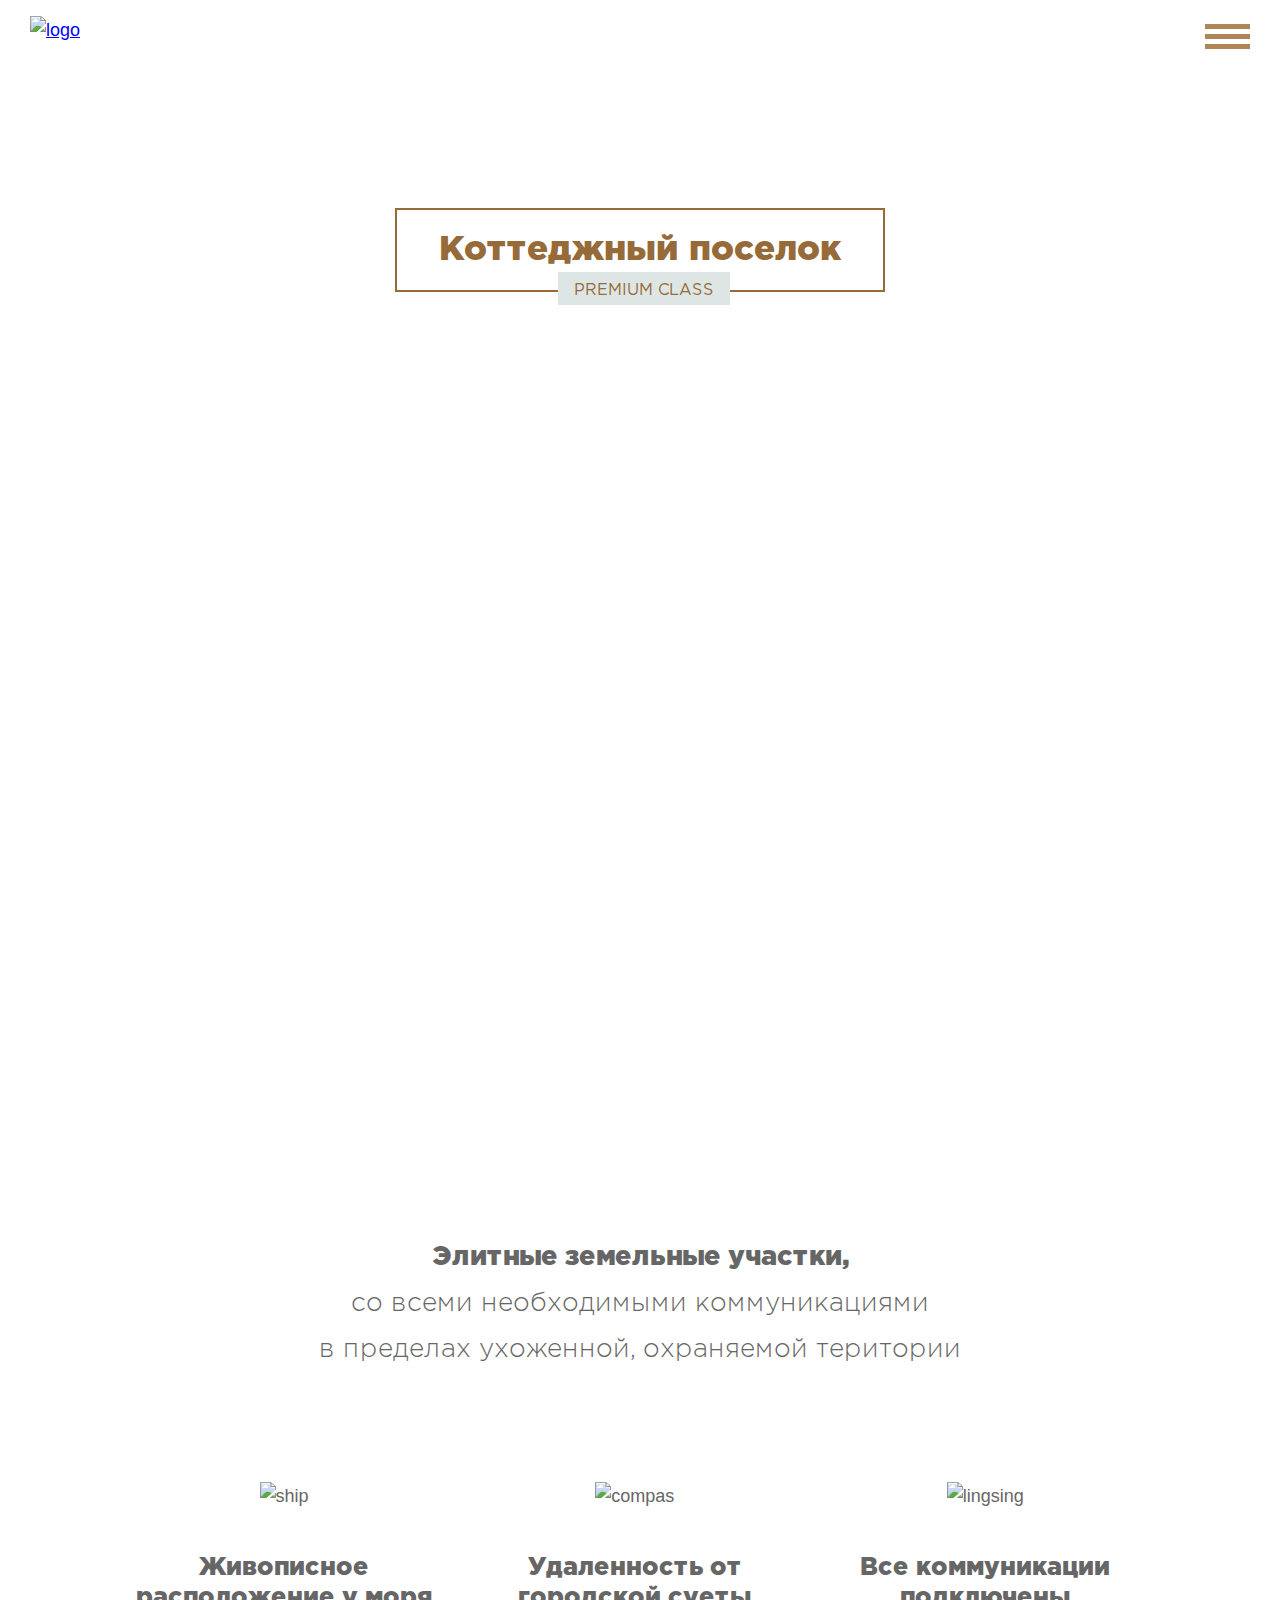
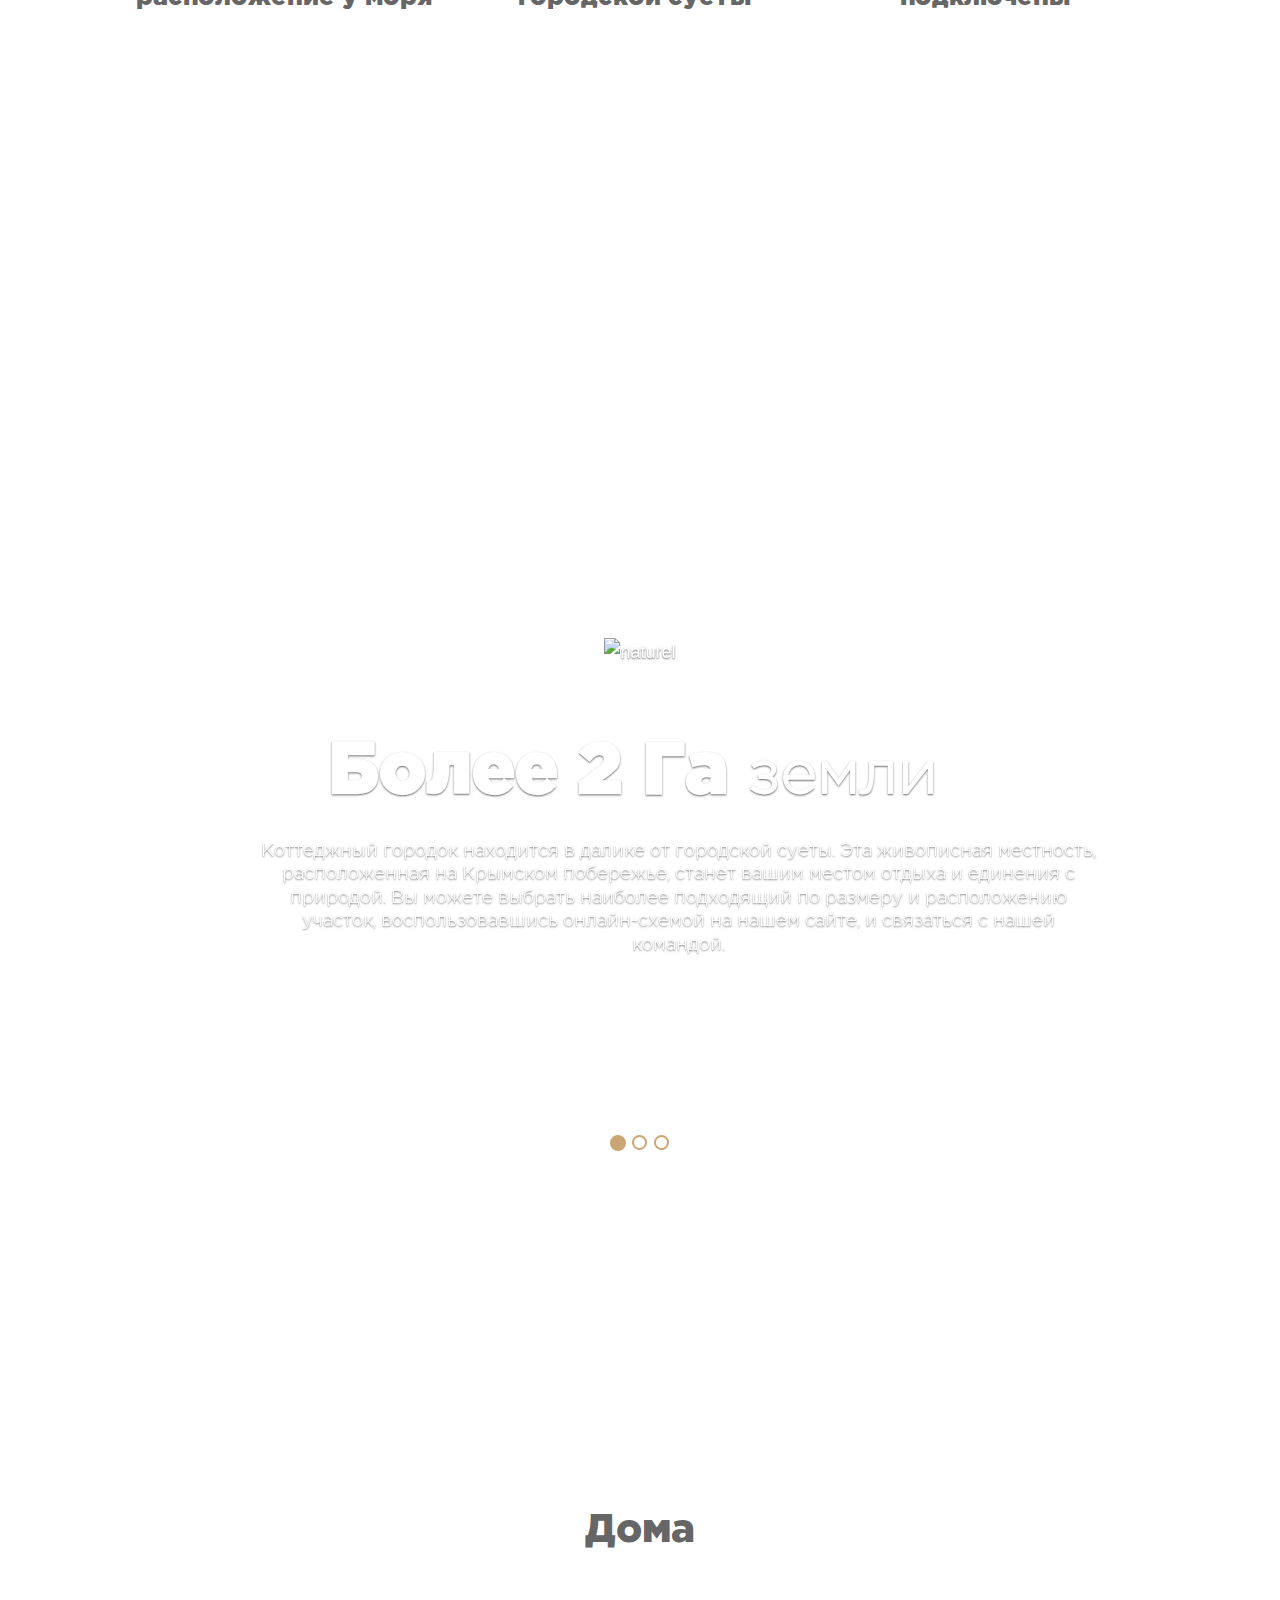
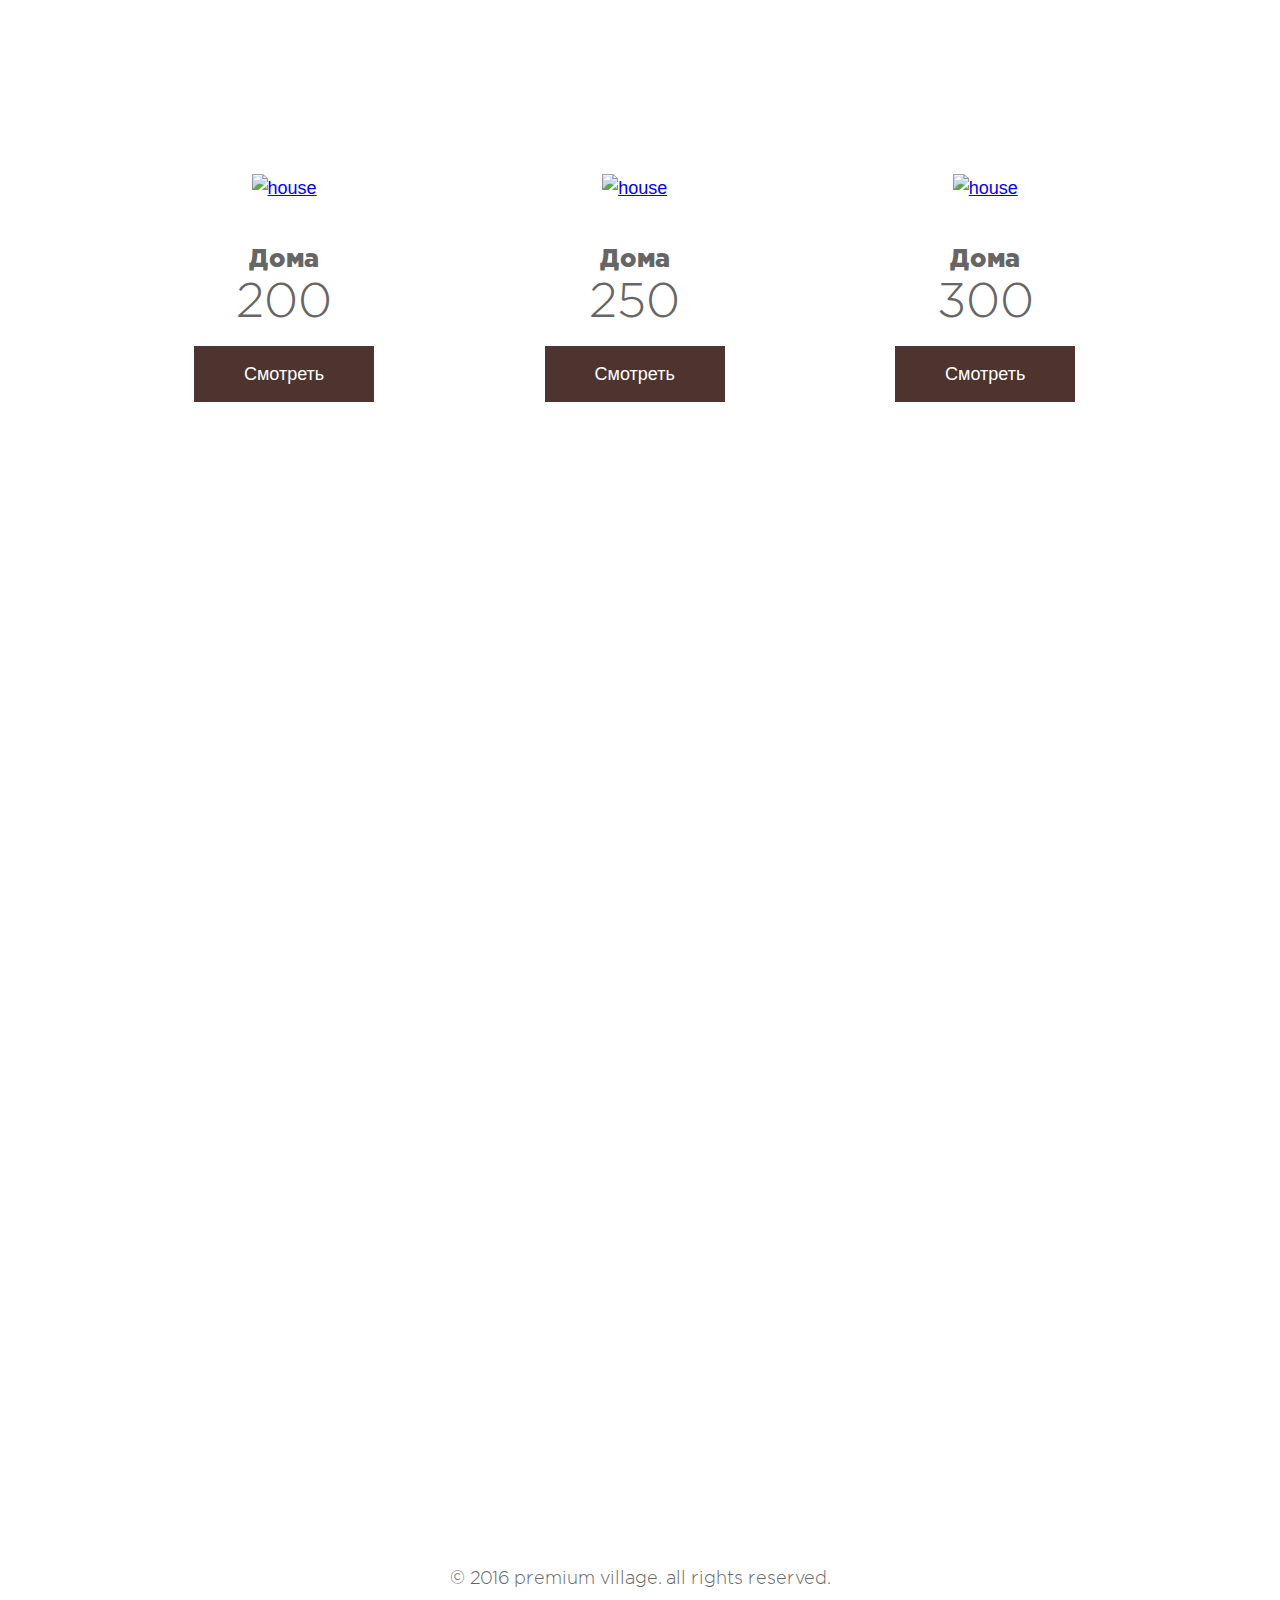
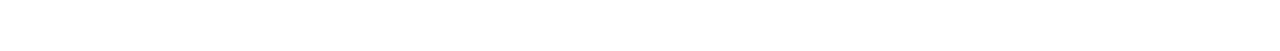
==== index.html @ 7dae693a "added basic" ====
<!DOCTYPE html>
<html lang="en">
<head>
	<meta charset="utf-8">
	<meta http-equiv="X-UA-Compatible" content="IE=edge">
	<meta name="viewport" content="width=device-width, initial-scale=1">
	<title>Main</title>
	<link href='https://fonts.googleapis.com/css?family=Open+Sans:700,400&subset=latin,cyrillic' rel='stylesheet' type='text/css'>
	<link href="css/bootstrap.min.css" rel="stylesheet">
	<link href="css/style.css" rel="stylesheet">
<!--[if lt IE 9]>
<script src="https://oss.maxcdn.com/html5shiv/3.7.2/html5shiv.min.js"></script>
<script src="https://oss.maxcdn.com/respond/1.4.2/respond.min.js"></script>
<![endif]-->
</head>
<body>
<div class="modal fade bs-example-modal-lg" tabindex="-1" role="dialog" aria-labelledby="myLargeModalLabel">
	<div class="modal-dialog modal-lg">
		<div class="modal-content1">
			<form action="" class="form1">
				<input type="text" placeholder="Ваше имя"/>
				<input type="email" placeholder="Ваша почта"/>
				<textarea name="message" cols="30" rows="10" placeholder="Сообщение"></textarea>
				<input type="submit" value="Отправить"/>
			</form>
		</div>
	</div>
</div>
<div class="wrapper">
	<div class="main">
		<nav>
			<div class="logo"><a href=""><img src="img/logo.png" alt="logo"/></a></div>
			<div class="menu">
				<input type="checkbox" id="hmt" class="hidden-menu-ticker">
				<label class="btn-menu" for="hmt">
					<span class="first"></span>
					<span class="second"></span>
					<span class="third"></span>
				</label>
				<ul class="hidden-menu">
					<li><a href="#">Главная</a></li>
					<li><a href="#">О проекте</a></li>
					<li><a href="#">Расположение</a></li>
					<li><a href="uchastki.html">Участки</a></li>
					<li><button type="button" data-toggle="modal" data-target=".bs-example-modal-lg">Связаться</button></li>
					<li><a href="#">Смотреть ГП <img src="img/icon-pdf.png" alt="pdf"/></a></li>
				</ul>
			</div>
		</nav>
		<section class="page1">
			<div class="wrap_sce1_1">
				<div class="sce1_1">
					<p>Коттеджный поселок<br/><span>premium class</span></p>
				</div>
			</div>
			<div class="sce1_2">
				<p>Ваш кусочек рая <br/><span>рядом с морем</span></p>
			</div>
			<div class="wrapp-btn-group">
				<div class="btn-group">
					<button type="button">Распроложение</button>
					<button type="button">Связаться</button>
				</div>
			</div>
		</section>
		<section class="page2">
			<div class="wrap_page2">
				<div class="page2_1">
					<p>
						Элитные земельные участки,<br/>
						<span>со всеми необходимыми коммуникациями <br/>
						в пределах ухоженной, охраняемой територии</span>
					</p>
					<div class="wrap_icon">
						<div class="page2_icon1"><img src="img/icon-ship.png" alt="ship"/><br/><p>Живописное <br/> расположение у моря</p></div>
						<div class="page2_icon2"><img src="img/icon-compas.png" alt="compas"/><br/><p>Удаленность от <br/>городской суеты</p></div>
						<div class="page2_icon3"><img src="img/icon-lingsing.png" alt="lingsing"/><br/><p>Все коммуникации <br/>подключены</p></div>
					</div>
				</div>
			</div>
		</section>
		<section class="page3">
			<div id="carousel-example-generic" class="carousel slide" data-ride="carousel">
				<!-- Indicators -->
				<ol class="carousel-indicators">
					<li data-target="#carousel-example-generic" data-slide-to="0" class="active"></li>
					<li data-target="#carousel-example-generic" data-slide-to="1"></li>
					<li data-target="#carousel-example-generic" data-slide-to="2"></li>
				</ol>

				<!-- Wrapper for slides -->
				<div class="carousel-inner" role="listbox">
					<div class="item active">
					<div class="bgslide" style="background-image: url(img/bg_sec3_1.jpg)"></div>
							<div class="carousel-caption">
							<img src="img/icon-naturel.png" alt="naturel"/>
							<h2>Более 2 Га <span> земли</span></h2>
							<p>Коттеджный городок  находится в далике от городской суеты. Эта живописная местность, расположенная на Крымском побережье, станет вашим местом отдыха и единения с природой.
								Вы можете выбрать наиболее подходящий по размеру и расположению участок, воспользовавшись онлайн-схемой на нашем сайте, и связаться с нашей командой.
							</p>
							<button type="button" class="">Смотреть ГП | </button>
						</div>
					</div>
					<div class="item">
						<div class="bgslide" style="background-image: url(img/bg_sec3_2.jpg)"></div>
						<div class="carousel-caption">
							<img src="img/icon-house.png" alt="house"/>
							<h2>29 <span> домов</span></h2>
							<p>Коттеджный городок  находится в далике от городской суеты. Эта живописная местность, расположенная на Крымском побережье, станет вашим местом отдыха и единения с природой.
								Вы можете выбрать наиболее подходящий по размеру и расположению участок, воспользовавшись онлайн-схемой на нашем сайте, и связаться с нашей командой.
							</p>
							<div class="wrapp-btn-group">
								<div class="btn-group">
									<button type="button" >Смотреть ГП  |  </button>
									<button type="button" class="house">Смотреть дома  |  </button>
								</div>
							</div>

						</div>
					</div>
					<div class="item">
						<div class="bgslide" style="background-image: url(img/bg_sec3_3.jpg)"></div>
						<div class="carousel-caption">
							<img src="img/icon-house2.png" alt="house"/>
							<h2>3 вида <span> участков</span></h2>
							<p>Коттеджный городок  находится в далике от городской суеты. Эта живописная местность, расположенная на Крымском побережье, станет вашим местом отдыха и единения с природой.
								Вы можете выбрать наиболее подходящий по размеру и расположению участок, воспользовавшись онлайн-схемой на нашем сайте, и связаться с нашей командой.
							</p>
							<button type="button" class="">Смотреть ГП | </button>
						</div>
					</div>
				</div>
			</div>
		</section>
		<section class="page4">
			<div class="wrap_page4">
				<div class="page4_1">
					<div class="page4_2">
						<p>Дома</p>
					</div>
					<div class="wrap_icon">
						<div class="page2_icon1"><a href="#"><img src="img/house1.png" onmouseover="this.src='img/house1hover.png';"onmouseout="this.src='img/house1.png';" alt="house"/></a><br/><p>Дома <br/><span> 200</span></p><br/><button type="button" class="btn_page4">Смотреть</button></div>
						<div class="page2_icon2"><a href="#"><img src="img/house2.png" onmouseover="this.src='img/house2hover.png';"onmouseout="this.src='img/house2.png';" alt="house"/></a><br/><p>Дома <br/><span>250</span></p><br/><button type="button" class="btn_page4">Смотреть</button></div>
						<div class="page2_icon3"><a href="#"><img src="img/house3.png" onmouseover="this.src='img/house3hover.png';"onmouseout="this.src='img/house3.png';" alt="house"/></a><br/><p>Дома <br/><span>300</span></p><br/><button type="button" class="btn_page4">Смотреть</button></div>
					</div>
				</div>
			</div>


		</section>
		<section class="page5"></section>
		<footer>
			<!--<div class="wrap_footer">-->
				<p>© 2016 premium village. all rights reserved.</p>
			<!--</div>-->
		</footer>
	</div>
</div>
	<script src="js/jquery-3.1.0.js"></script>
	<script src="js/bootstrap.min.js"></script>
<script src="js/js.js"></script>
</body>
</html>
---- css/style.css ----
@font-face {
	font-family: 'GothamPro';
	src: url(../fonts/gothampro.ttf);
}
@font-face {
	font-family: 'GothamProBlack';
	src: url(../fonts/gothamproblack.ttf);
}
@font-face {
	font-family: 'GothamProLight';
	src: url(../fonts/gothamprolight.ttf);
}
html { margin:0; padding:0;}
body { margin:0; padding:0; color:#666; font:normal 18px/28px Helvetice, Arial, sans-serif; background:#fff;}
.clear { clear:both;}
p { margin:0; padding:10px 0;}
a { color:#0000ff; text-decoration:underline;}
a:hover { color:#7777ff;}
a img { border:none;}
h1, h2, h3, h4, h5, h6 { margin:0; padding:0; font-weight:bold; color:#000;}
h1 { padding:40px 0 24px; line-height:1.4em;}
h2 { padding:0 0 12px;}
strong { font-weight:bold;}
em { font-style:italic;}
img{max-width: 100%; height: auto;}

/*------Start Nav-------*/
nav{
	width: 100%;
	height: 70px;
	margin: 0 auto;
	position: fixed;
	top: 0;
	z-index: 1;
	background: #fff;
	padding: 15px 30px;
}
.logo{
	float: left;
}
.menu{
	float: right;
}

.hidden-menu {
	display: block;
	position: fixed;
	list-style:none;
	padding: 10px;
	margin: 0;
	box-sizing: border-box;
	width: 100%;
	background-color: rgba(0, 0, 0, 0.67);
	height: 100%;
	top: 70px;
	right: -100%;
	transition: right .3s;
	z-index: 2;
	-webkit-transform: translateZ(0);
	-webkit-backface-visibility: hidden;
}
.hidden-menu-ticker {
	display: none;
}
.btn-menu {
	color: #fff;
	background-color: #fff;
	cursor: pointer;
	transition: left .23s;
	z-index: 3;
	width: 45px;
	-webkit-transform: translateZ(0);
	-webkit-backface-visibility: hidden;
	right: 47px;
	height: 6px;
}
.btn-menu span {
	display: block;
	height: 5px;
	background-color: #af8655;
	margin: 5px 0 0;
	transition: all .1s linear .23s;
	position: relative;
}
.btn-menu span.first {
	margin-top: 0;
}
.hidden-menu-ticker:checked ~ .btn-menu {
	right: 47px;
}
.hidden-menu-ticker:checked ~ .hidden-menu {
	right: 0;
}
.hidden-menu-ticker:checked ~ .btn-menu span.first {
	-webkit-transform: rotate(45deg);
	top: 10px;
}
.hidden-menu-ticker:checked ~ .btn-menu span.second {
	opacity: 0;
}
.hidden-menu-ticker:checked ~ .btn-menu span.third {
	-webkit-transform: rotate(-45deg);
	top: -10px;
}
.hidden-menu li{
	list-style: none;
	line-height: 2;
	border-bottom: 1px solid #5b413c;
	width: 50%;
	margin: 0 auto;
	text-align: center;
}
.hidden-menu li:hover{
	border-bottom: 1px solid #966a39;
}
.hidden-menu li a{
	color: #FFFFFF;
	font-size: 30px;
	text-decoration: none;
	font-family: 'GothamProBlack';
	font-size: 30px;
}
.hidden-menu li:last-child a{
	font-family: 'GothamProLight';
	font-size: 20px;
}
.hidden-menu button {
	background: none;
	border: none;
	color: #FFFFFF;
	font-size: 30px;
	text-decoration: none;
	font-family: 'GothamProBlack';
	font-size: 30px
}
form.form1 {
	width: 100%;
	margin: auto;
	text-align: center;
}
input[type="text"], input[type="email"] {
	margin: 10px;
	width: 50%;
	padding: 20px;
	font-family: 'GothamProLight';
	font-size: 18px;
	background: none;
}
textarea {
	width: 50%;
	padding: 20px;
	font-family: 'GothamProLight';
	font-size: 18px;
	background: none;
}
input[type="submit"]{
	background: none;
	border: 1px solid #fff;
	height: 50px;
	width: 50%;
	color: #fff;
	outline: none;
	font-family: 'GothamProLight';
	font-size: 18px;
}
/*------End Nav-------*/
/*------Start Section1-------*/
.page1{
	width: 100%;
	height: 1070px;
	background: url('../img/sec1.jpg') no-repeat center;
	background-size: cover;
	position: relative;
}
.wrap_sce1_1{
	display: flex;
	height: 500px;
	margin-bottom: -34px;
}
.sce1_1{
	outline: 2px solid #966a39;
	margin: auto;
	padding: 16px 42px;
}
section.page1 p{
	font-family: 'GothamProBlack';
	font-size: 35px;
	color: #966a39;
	text-align: center;
}
section.page1 .sce1_2 p{
	font-family: 'GothamProBlack';
	font-size: 72px;
	color: #fff;
	text-align: center;
	line-height: 1;
	padding-left: 25px;
}
section.page1 .sce1_2 p span{
	font-family: 'GothamProLight';
	font-size: 72px;
	color: #fff;
	text-align: center;
	text-transform: none;
	background: none;
	padding: 0;
	position: static;
	margin: 0;
	padding-right: 20px;
	line-height: 1.5;
}
section.page1 p span {
	text-transform: uppercase;
	font-family: 'GothamPro';
	font-size: 16px;
	background: #dee6e5;
	padding: 5px 16px 0 16px;
	position: absolute;
	margin-left: -82px;
	margin-top: 8px;
}
.wrapp-btn-group{
	display: flex;
}
.wrapp-btn-group:before{
	content: '';
	display: inline-block;
	height: 100%;
	vertical-align: middle;
}
.btn-group{
	margin: 32px auto;
	text-align: center
}
.btn-group button{
	background: none;
	border: 1px solid #fff;
	height: 80px;
	width: 260px;
	color: #fff;
	outline: none;
	margin: 15px;
	font-size: 20px;
	font-family: 'GothamProLight';
}
.btn-group button:hover{
	background: #cba675;
}
/*------End Section1-------*/
.wrap_page2, .wrap_page3, .wrap_page4, .wrap_page6{
	display: flex;
	height: 100%;
}
/*------Start Section2-------*/
.page2{
	width: 100%;
	height: 801px;
	background: url('../img/sec2.jpg') no-repeat center;
	background-size: cover;
	position: relative;
}
.page2_1, .page4_1{
	width: 100%;
	margin: 155px auto;
	text-align: center;
}
.page2_1 p{
	height: 90px;
	font-family: 'GothamProBlack';
	font-size: 27px;
	line-height: 1.7;
}
.page2_1 p span{
	height: 150px;
	font-family: 'GothamProLight';
	font-size: 26px;
}
.page2_icon1 p, .page2_icon2 p, .page2_icon3 p{
	font-family: 'GothamProLight';
	font-size: 18px;
}
.page2_icon1 img, .page2_icon2 img, .page2_icon3 img {
	margin-bottom: 15px;
}
.wrap_icon {
	width: 83%;
	margin: 167px auto;
}
.page6_1 .wrap_icon {
	/*width: 76%;*/
	margin: 75px auto;
}
.page2_icon1, .page2_icon2, .page2_icon3 {
	width: 33%;
	margin: auto;
	float: left;
}
/*------End Section2-------*/
/*------Start Section3-------*/
.page3{
	width: 100%;
	height: 1081px;
	background: url('../img/sec3.jpg') no-repeat center;
	background-size: cover;
	position: relative;
}
.page3 h2{
	font-family: 'GothamProBlack';
	font-size: 72px;
	color: #fff;
	line-height: 0.3;
	padding: 4px 14px 44px 0;
}
.page3 h2 span{
	font-family: 'GothamProLight';
	font-size: 62px;
	color: #fff;
}
.page3 p{
	font-family: 'GothamProLight';
	font-size: 18px;
	color: #fff;
	height: 160px;
	line-height: 1.3;
	width: 110%;
}
.page3 .item{
	min-height: 1080px;
}
.carousel-caption img {
	width: 45%;
	margin: 92px;
}
.page3 .bgslide{
	position: absolute;
	top: 0;
	left: 0;
	height: 100%;
	width: 100%;
	background-size: cover;
	background-position: center center;
}
.page3 button{
	background: none;
	border: 1px solid #fff;
	height: 75px;
	width: 256px;
	color: #fff;
	outline: none;
	margin-bottom: 16px;
	padding: 22px;
	background-image: url('../img/icon-pdf.png');
	background-repeat: no-repeat;
	background-position: 200px;
	font-family: 'GothamProLight';
	font-size: 21px;
	text-align: left;
}
button.house{
	background-image: url('../img/icon-house3.png');
	background-repeat: no-repeat;
	background-position: 200px;
}
button:hover .house{
	background: #cba675;
	background-image: url('../img/icon-house3.png');
	background-repeat: no-repeat;
	background-position: 200px;
}
.page3 button:hover{
	background: #cba675;
	background-image: url('../img/icon-pdf.png');
	background-repeat: no-repeat;
	background-position: 200px;
}
/*------End Section3-------*/
/*------Start Section4-------*/
.page4{
	width: 100%;
	height: 950px;
	background: url('../img/sec4.jpg') no-repeat center;
	background-size: cover;
	position: relative;
}
.btn_page4{
	background: #4e342f;
	border: none;
	color: #fff;
	color: #fff;
	width: 180px;
	height: 56px;
}
.page4_2 p{
	font-family: 'GothamProBlack';
	font-size: 40px;
	height: 100px;
}
.page2_icon1 p, .page2_icon2 p, .page2_icon3 p{
	font-family: 'GothamProBlack';
	font-size: 25px;
	line-height: 1;
}
.page2_icon1 p span, .page2_icon2 p span, .page2_icon3 p span{
	font-family: 'GothamProLight';
	font-size: 48px;
	font-weight: 100;
}
.btn_page4:hover{
	background: #cba675;
}
/*------End Section4-------*/
/*------Start Section5-------*/
.page5{
	width: 100%;
	height: 804px;
	background: url('../img/sec5.jpg') no-repeat center;
	background-size: cover;
	position: relative;
}
/*------End Section5-------*/
/*------Start Section6-------*/
.page6{
	width: 100%;
	height: 1123px;
	background: url('../img/sec6.jpg') no-repeat center;
	background-size: cover;
	position: relative;
}
.btn_page6{
	background: #4e342f;
	border: none;
	color: #fff;
	color: #fff;
	width: 180px;
	height: 56px;
}
.page6_2 p{
	font-family: 'GothamProBlack';
	font-size: 40px;
	height: 150px;
}
.page2_icon1 p, .page2_icon2 p, .page2_icon3 p{
	font-family: 'GothamProBlack';
	font-size: 25px;
	line-height: 1.2;
	padding-top: 28px;
	margin-bottom: -25px;
}
.page2_icon1 p span, .page2_icon2 p span, .page2_icon3 p span{
	font-family: 'GothamProLight';
	font-size: 48px;
	font-weight: 100;
}
.btn_page6:hover{
	background: #cba675;
}
.page6_2 {
	width: 50%;
	margin: 0 auto;
}
.page6_1 {
	margin-top: 200px;
	width: 100%;
	text-align: center;
}
.page6_1 .page6_2 p{
	font-family: 'GothamProLight';
	font-size: 40px;
	line-height: 1.9;
}
.page6_1 .page6_2  span{
	width: 70%;
	font-family: 'GothamProLight';
	font-size: 16px;
}
/*------End Section6-------*/
/*------Start Section7-------*/
.block1, .block2{
	width: 100%;
	display: flex;
	position: relative;
}
.block_1_1, .block_2_1{
	float: left;
}
.block_1_1, .block_1_2{
	width: 50%;
}
.block_1_2{
	background: #f5f5f5;
	font-family: 'GothamProLight';
	font-size: 14px;
	float: right;
	padding: 20px 60px 0 40px;
}
.btn_page7{
	width: 320px;
	height: 90px;
	font-family: 'GothamProLight';
	font-size: 16px;
	background: #fafafa;
	background-image: url("../img/icon-people.png");
	background-position: 20px;
	background-repeat: no-repeat;
	outline: none;
	border: 1px solid;
	padding-left: 70px;
}
.block_2_1{
	position: relative;
}
.block_2_1 a{
	position: absolute;
	bottom: 5%;
}
.wrap_block2 {
	display: flex;
	width: 50%;
}
.btn_block2 {
	margin: auto;
}
button.btn_page7_1 {
	color: #000;
	border: none;
	background: none;
}
.title {
	position: absolute;
	background: #4e342e;
	right: 0;
	top: 0;
	width: 60%;
	text-align: left;
	padding-left: 30px;
	color: #fff;
	height: 50px;
	padding: 10px;
}
.title2 {
	position: absolute;
	background: #4e342e;
	left: 0;
	top: 0;
	width: 60%;
	text-align: right;
	padding-right: 30px;
	color: #fff;
	height: 50px;
	padding: 10px;
}
/*------End Section7-------*/
/*------Start footer-------*/
footer {
	display: flex;
	width: 100%;
	height: 145px;
}
footer p{
	font-family: 'GothamProLight';
	margin: auto;
	text-align: center;
}
/*------End footer-------*/


/* Large Devices, Wide Screens */
@media only screen and (max-width : 1200px) {
	.block_1_1, .block_1_2, .block_2_1, .block_2_2, .block1, .block2{
		width: 100%;
		margin: 0 auto;
		display: initial;
		position: relative;
	}
	.block_1_2 p{

		font-size: 11px;
	}
	.block_1_1, .block_2_1, .block_2_2{
		text-align: center;
	}
	.block_2_1{
		max-width: 100% !important;
		float: left;
	}
}
@media only screen and (max-width : 1024px) {
.block1, .block2{
	display: initial;
}
	.block_1_2 p {
		font-size: 15px;
		margin-top: 30px;
	}
	.block_1_1 {
		width: 100%;
	}
	.page6_2 img{
		width: 50%;
	}
	.btn_page7{
		width: 100%;
		height: 50px;
		background-image: none;
		font-size: 15px;
		padding: 0;
	}
	.page2_icon1 p, .page2_icon2 p, .page2_icon3 p{
		font-size: 15px;
	}
	.btn_page4{
		width: 120px;
		height: 35px;
	}
}
/* Medium Devices, Desktops */
@media only screen and (max-width : 992px) {
	
}

/* Small Devices, Tablets */
@media only screen and (max-width : 640px) {
	.wrap_icon {
		width: 100%;
		margin: 167px auto;
	}
	.page3 button{
		margin-bottom: 135px;
	}
	.page3 p{
		height: 300px;
	}
	.page3 h2{
		font-size: 42px;
	}
	.page3 h2 span{
		font-size: 32px;
	}
	.btn-group {
		margin: 0 auto;
		text-align: center;
	}
	.page3 button{
		margin-bottom: 0;
	}
	.carousel-caption{
		height: 100%;
	}
}

/* Extra Small Devices, Phones */
@media only screen and (max-width : 510px) {
	.btn-group button{
		height: 75px;
		width: 100%;
	}
	section.page1 .sce1_2 p{
		font-size: 42px;
	}
	section.page1 .sce1_2 p span{
		font-size: 42px;
	}
	.page2_icon1, .page2_icon2, .page2_icon3{
		float: none;
		margin: 30px auto;
	}
	.page2_icon1, .page2_icon2, .page2_icon3 {
		/*width: 23%;*/
	}
	.page2_icon1 p, .page2_icon2 p, .page2_icon3 p{
		padding-top: 0;
	}
	.page2_1, .page4_1{
		margin: 45px auto;
	}
  .page2_icon1 img, .page2_icon2 img, .page2_icon3 img{
	  width: 50%;
  }
	.page3 h2 {
		font-size: 32px;
	}
  .wrapp-btn-group .btn-group button{
	  text-align: center;
  }
	.wrapp-btn-group .btn-group button, .wrapp-btn-group .btn-group button:hover{
		background-position: 260px;
	}
	.page4 .wrap_icon {
		width: 100%;
		margin: 70px auto;
	}
  .page4 img{
	  width: 100%;
  }
	.page6_1 {
		margin-top: 90px;
		width: 100%;
		text-align: center;
	}
	.wrap_page6 .wrap_icon .page6_1 img{
		width: 100%;
	}
	.page6_1 .wrap_icon {
		 width: 76%;
		margin: 0 auto;
	}
	.page6_1 .wrap_icon .page2_icon1 img, .page6_1 .wrap_icon .page2_icon2 img, .page6_1 .wrap_icon .page2_icon3 img{
		width: 100%;
	}
	.page6_1 .wrap_icon .page2_icon1 span, .page6_1 .wrap_icon .page2_icon2 span, .page6_1 .wrap_icon .page2_icon3 span{
		font-size: 18px;
	}
	.page6_1 .page6_2 p {
		font-family: 'GothamProLight';
		font-size: 30px;
		line-height: 1.9;
		height: 70px;
	}
}
@media screen and (min-width: 768px){

	.carousel-caption {
		right: 20%;
		left: 20%;
		margin: 220px auto;
	}
	.carousel-indicators {
		bottom: 182px;
	}
}
@media screen and (max-width: 440px){
	section.page1 p{
		font-size: 25px;
	}
	section.page1 .sce1_2 p {
		font-size: 32px;
	}
	section.page1 .sce1_2 p span {
		font-size: 32px;
	}
	.wrapp-btn-group {
		display: block;
	}
	.wrap_icon {
		margin: 217px auto;
	}
	.page3 h2 {
		font-size: 22px;
	}
	.page3 h2 span {
		font-size: 22px;
	}
	.wrapp-btn-group .btn-group button, .wrapp-btn-group .btn-group button:hover {
		background-position: 220px;
	}
	.btn_page4 {
		width: 100%;
		height: 35px;
	}
}
@media screen and (max-width: 415px){
	.page1 .wrapp-btn-group .btn-group button, .page1 .wrapp-btn-group .btn-group button:hover {
		height: 75px;
		width: 70%;
	}
	.carousel-caption .wrapp-btn-group .btn-group button, .wrapp-btn-group .btn-group button:hover {
		background-position: 220px;
		background-size: 25px;
		width: 100%;
	}
	.page3 p{
		font-size: 15px;
	}
	.page6_2 img {
		width: 30%;
	}
	.page6_1 .page6_2 p {
		font-family: 'GothamProLight';
		font-size: 20px;
		line-height: 1.9;
		height: 70px;
	}
	.page6_1 .page6_2 span {
		width: 70%;
		font-family: 'GothamProLight';
		font-size: 10px;
	}
	.page6_1 .btn_page4 {
		width: 80%;
		height: 35px;
		font-size: 10px;
	}
	button.btn_page7_1 {
		color: #000;
		border: none;
		background: none;
		width: 100%;
		font-size: 10px;
	}
	button.btn_page7_1 img{
		width: 10%;
	}
}
@media screen and (max-width: 300px){
	.page2_1 p span{
		font-size: 15px;
}
	.logo {
		float: none;
		text-align: center;
	}
	.menu {
		float: none;
		text-align: center;
	}
	nav{
		height: 100px;
	}
	.hidden-menu{
		top: 100px;
	}
	.hidden-menu li a, .hidden-menu button, .hidden-menu li:last-child a{
		font-size: 16px;
	}
	.page2_1 p{
		font-size: 20px;
	}
	.page2_icon1, .page2_icon2, .page2_icon3 {
		width: 40%;
	}
	.carousel-caption img {
		width: 45%;
		margin: 92px 0;
	}
	.page3 h2 {
		font-size: 20px;
	}
	.page3 p {
		font-size: 12px;
	}
	.page3 button{
		height: 70px;
		width: 150px;
		font-size: 10px;
		background-position: 100px;
		background-size: 20px;
	}
	.page3 button:hover {
		background: #cba675 url('../img/icon-pdf.png')no-repeat;
		background-position: 100px;
		background-size: 20px;
	}
  .page2_icon1 p{
	  font-size: 15px;
  }

}
.resize{
	max-width: 1900px;
}
.slide_wrapper{
	max-width: 100%;
	float: left;

}
.block_2_1{
	max-width: 50%;
	float: left;
}
#lightSlider{
	width: 500px;
}
.resize .block_2_2{
	max-width:50% !important;
}
.lSPager .lSGallery{
	margin-top: -145px;
}
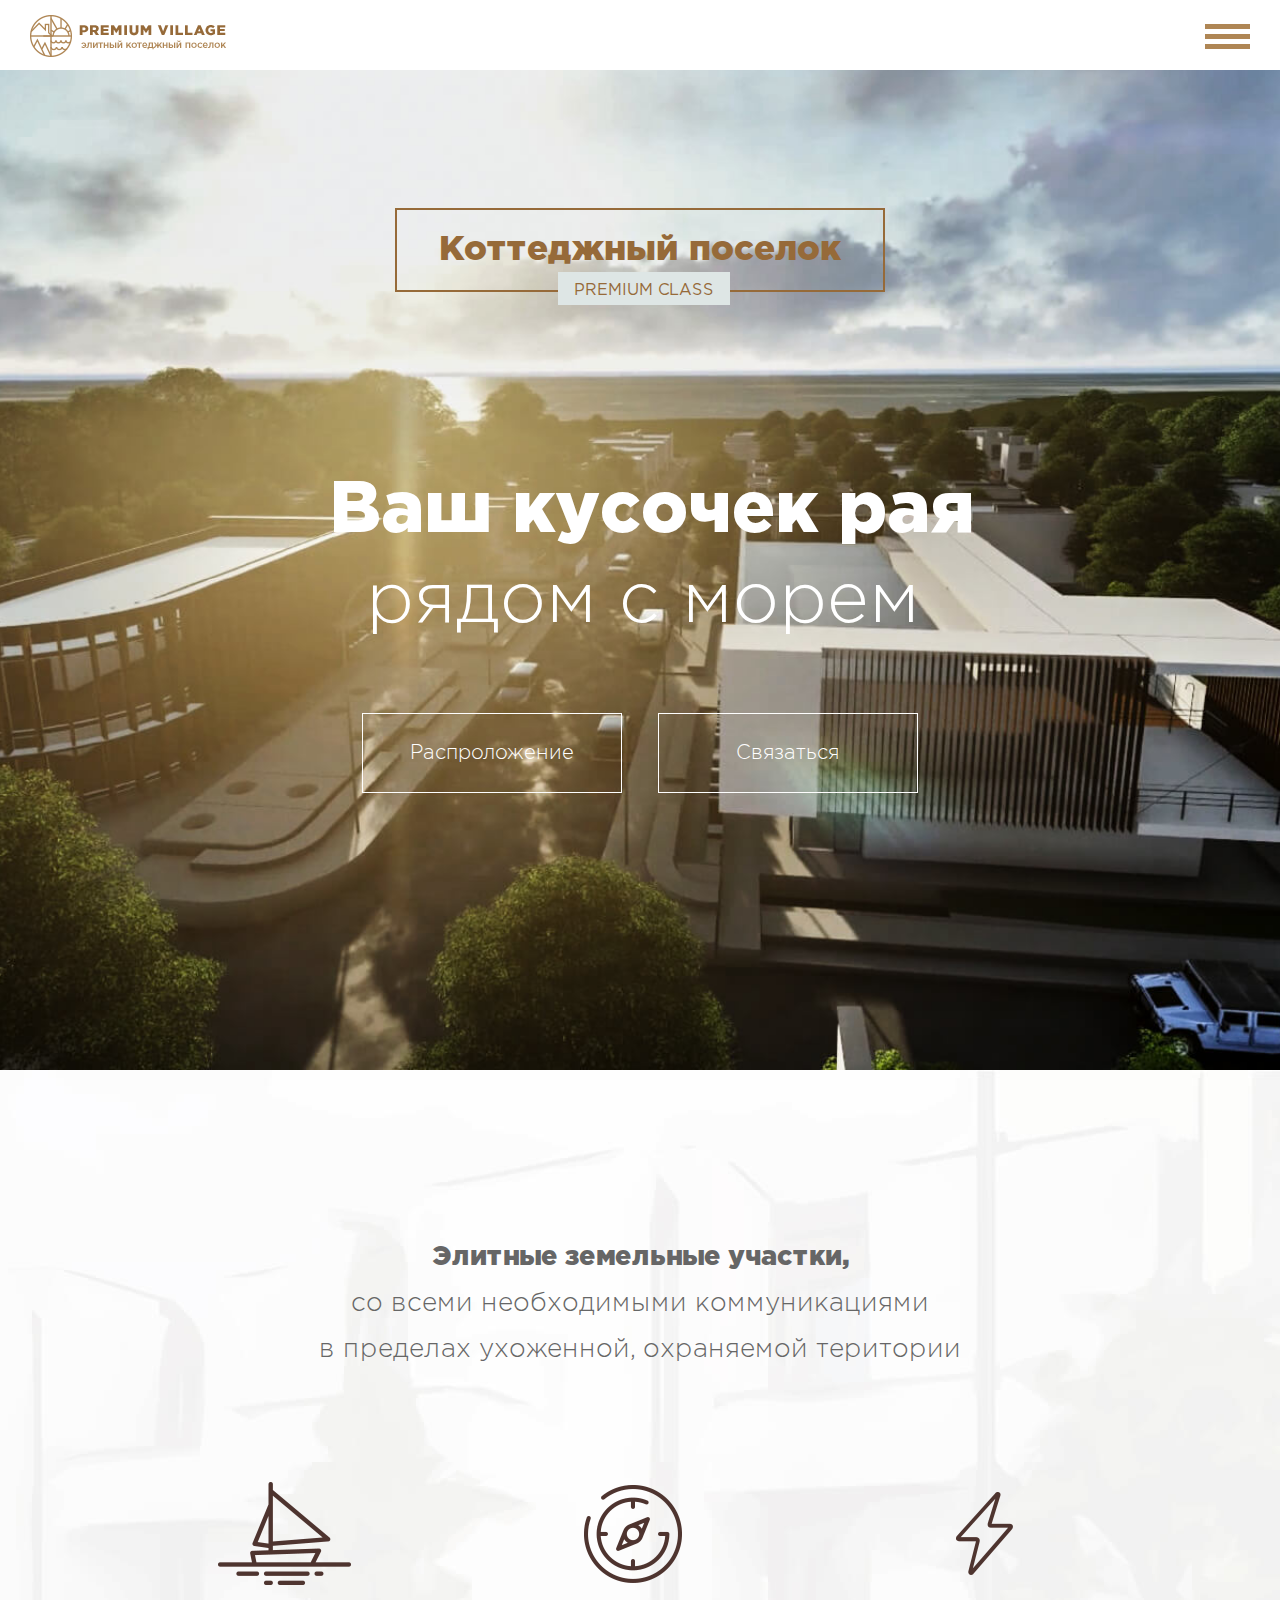
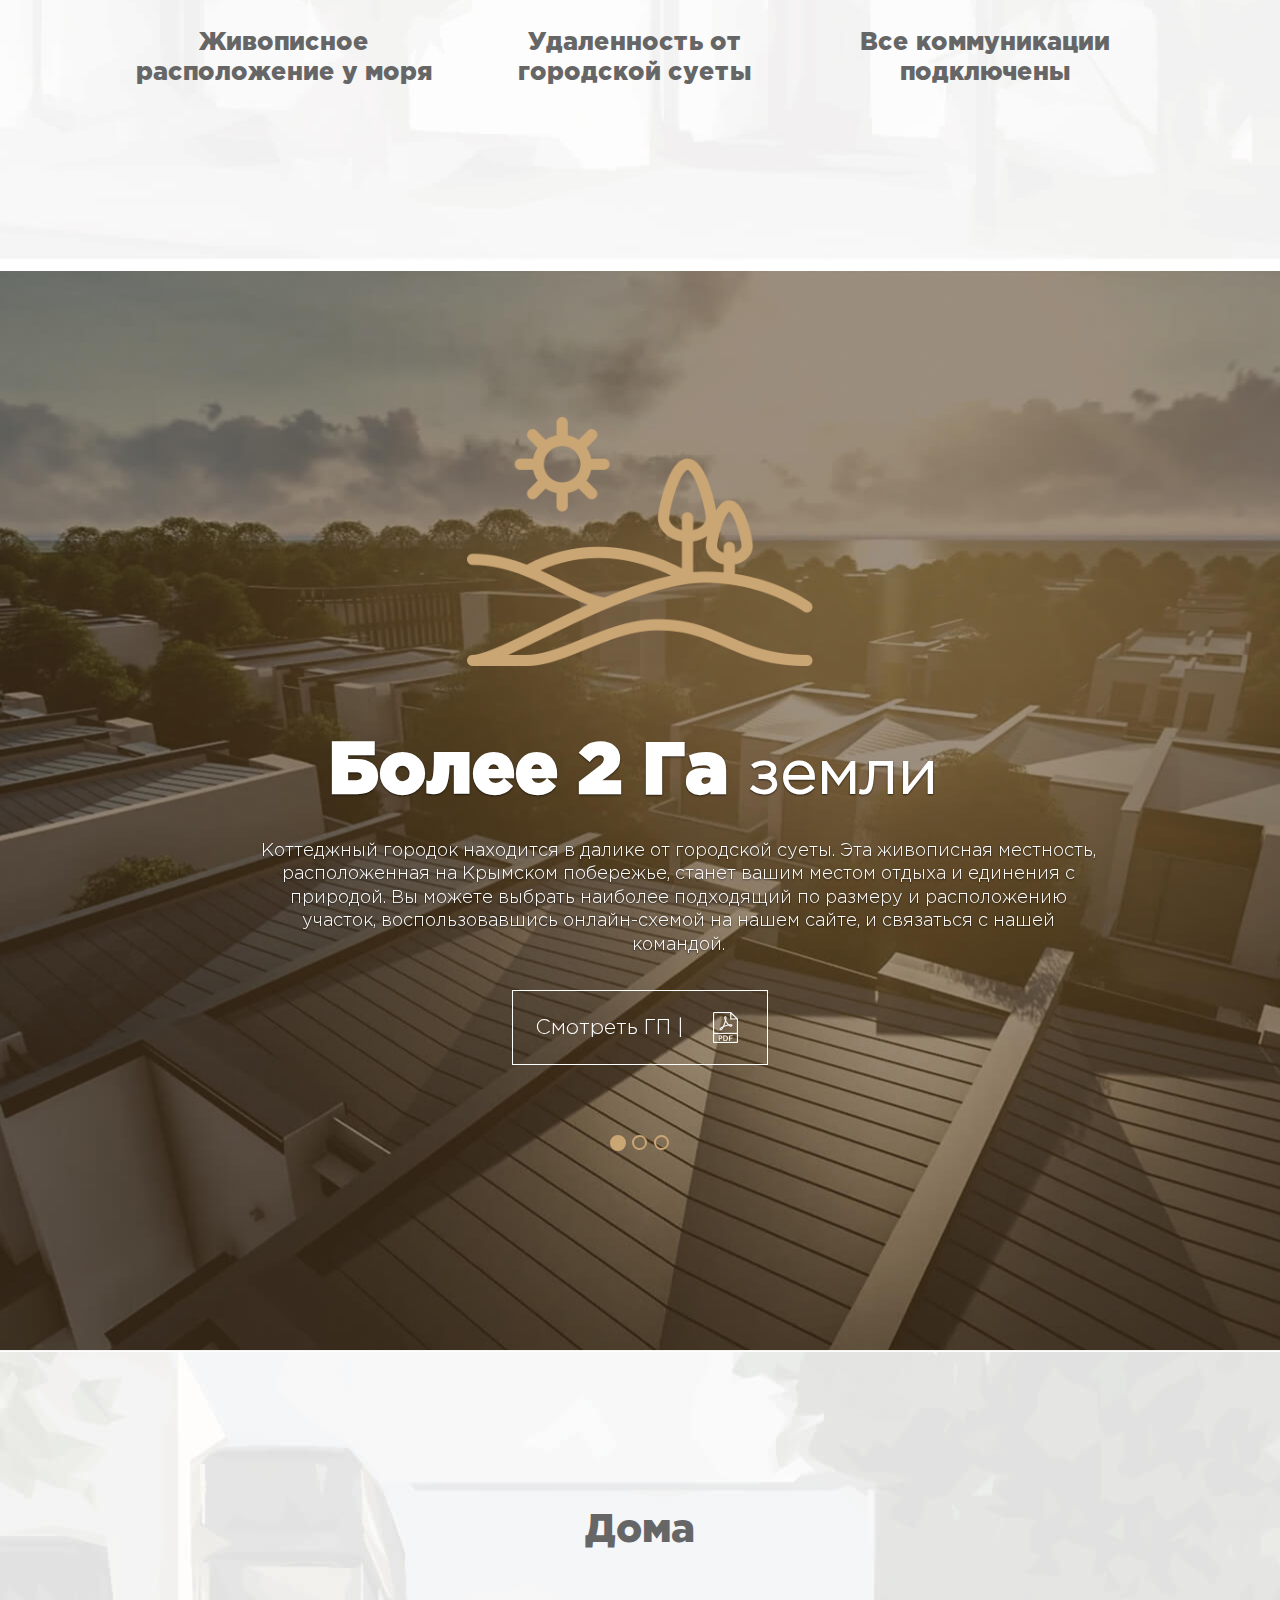
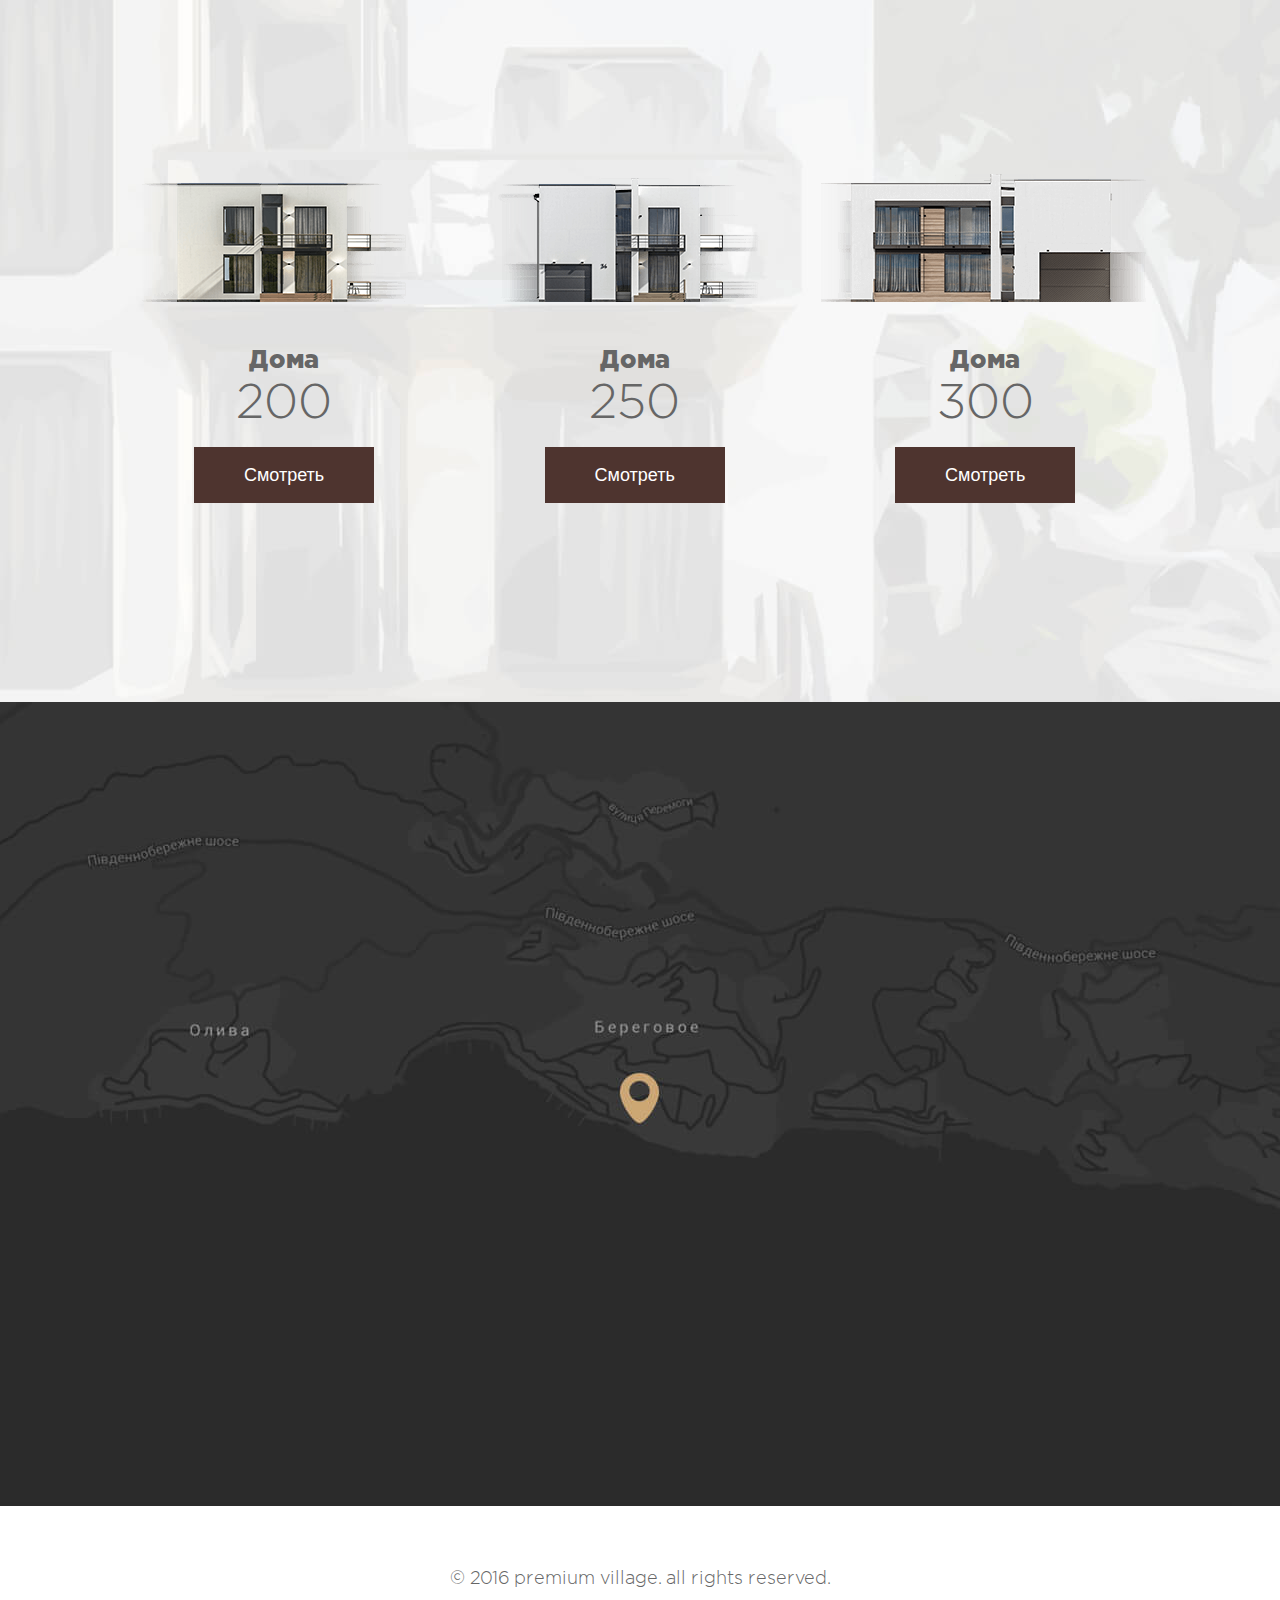
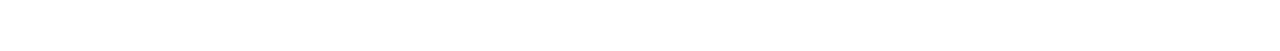
==== commit 9d8439ab: "style" ====
--- a/index.html
+++ b/index.html
@@ -8,6 +8,12 @@
 	<link href='https://fonts.googleapis.com/css?family=Open+Sans:700,400&subset=latin,cyrillic' rel='stylesheet' type='text/css'>
 	<link href="css/bootstrap.min.css" rel="stylesheet">
 	<link href="css/style.css" rel="stylesheet">
+
+
+	<link href="css/dev_1.css" rel="stylesheet">
+	<link href="css/dev_4.css" rel="stylesheet">
+
+
 <!--[if lt IE 9]>
 <script src="https://oss.maxcdn.com/html5shiv/3.7.2/html5shiv.min.js"></script>
 <script src="https://oss.maxcdn.com/respond/1.4.2/respond.min.js"></script>
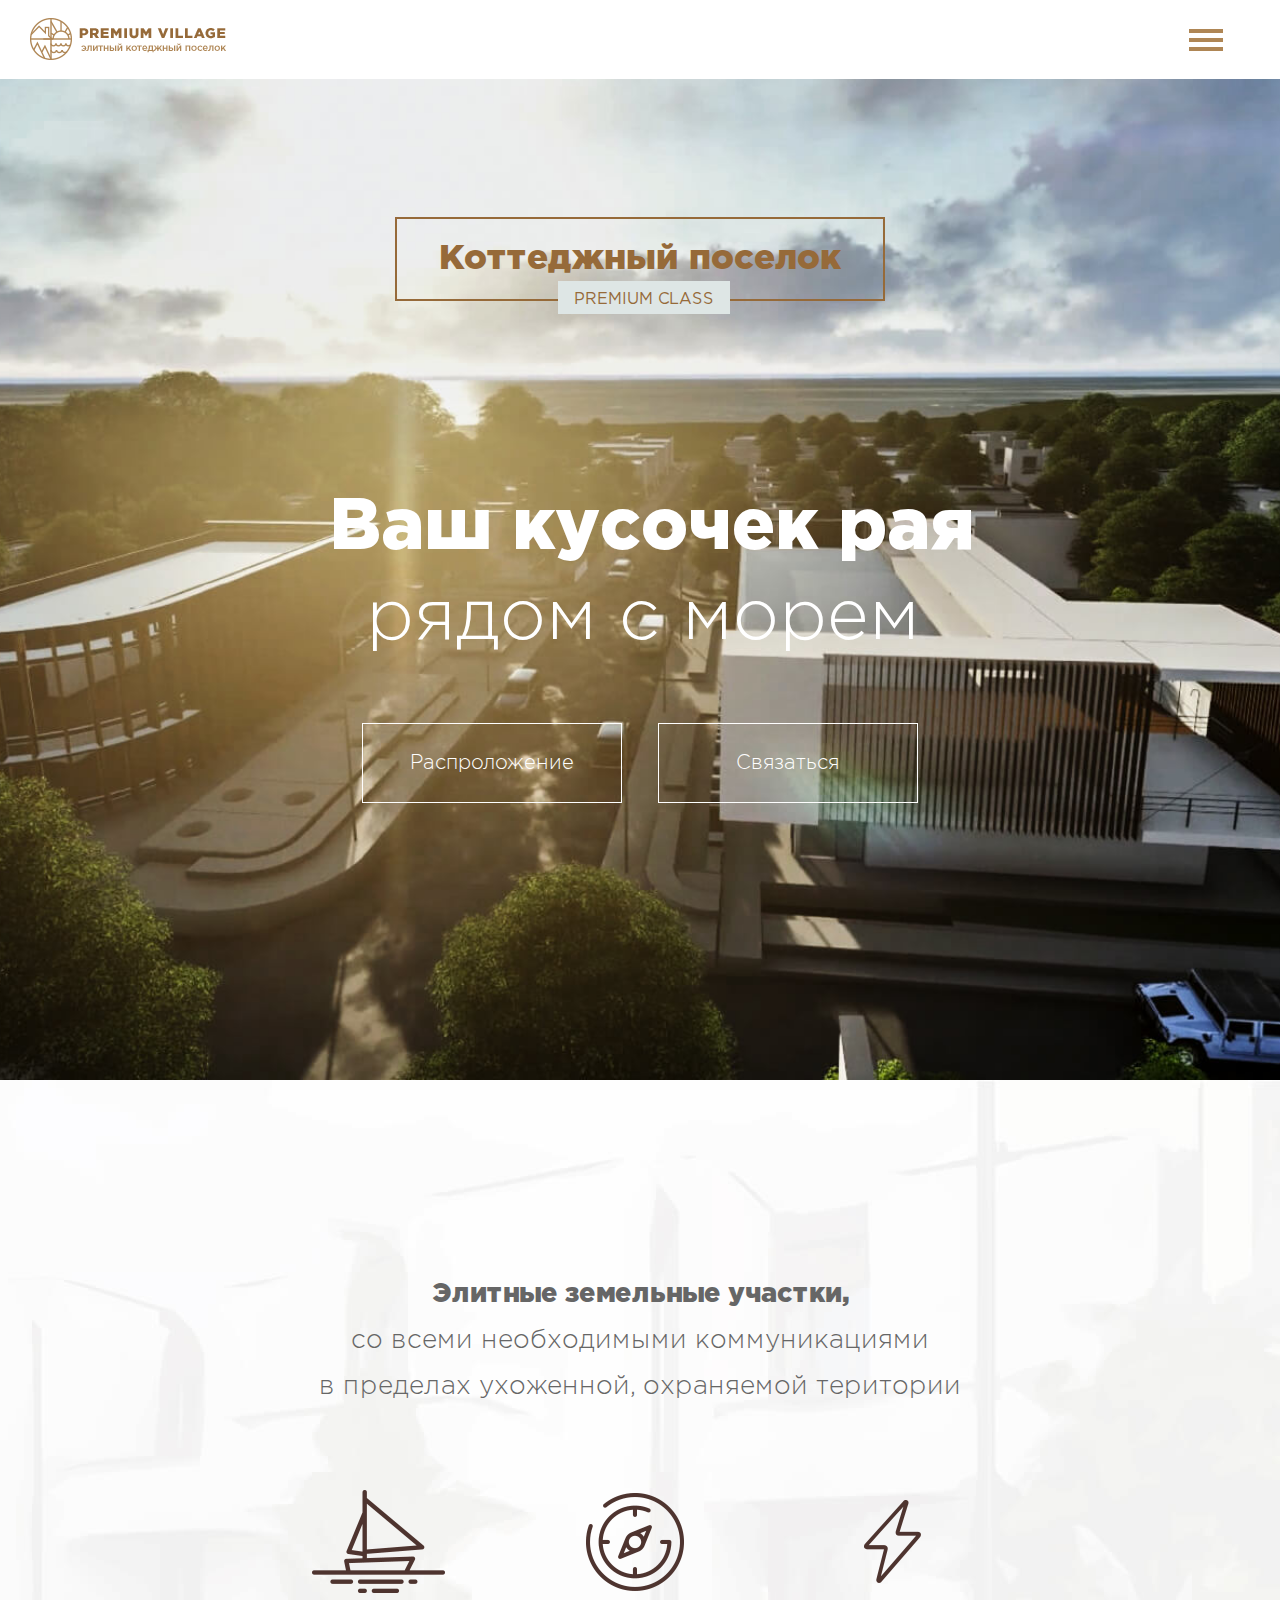
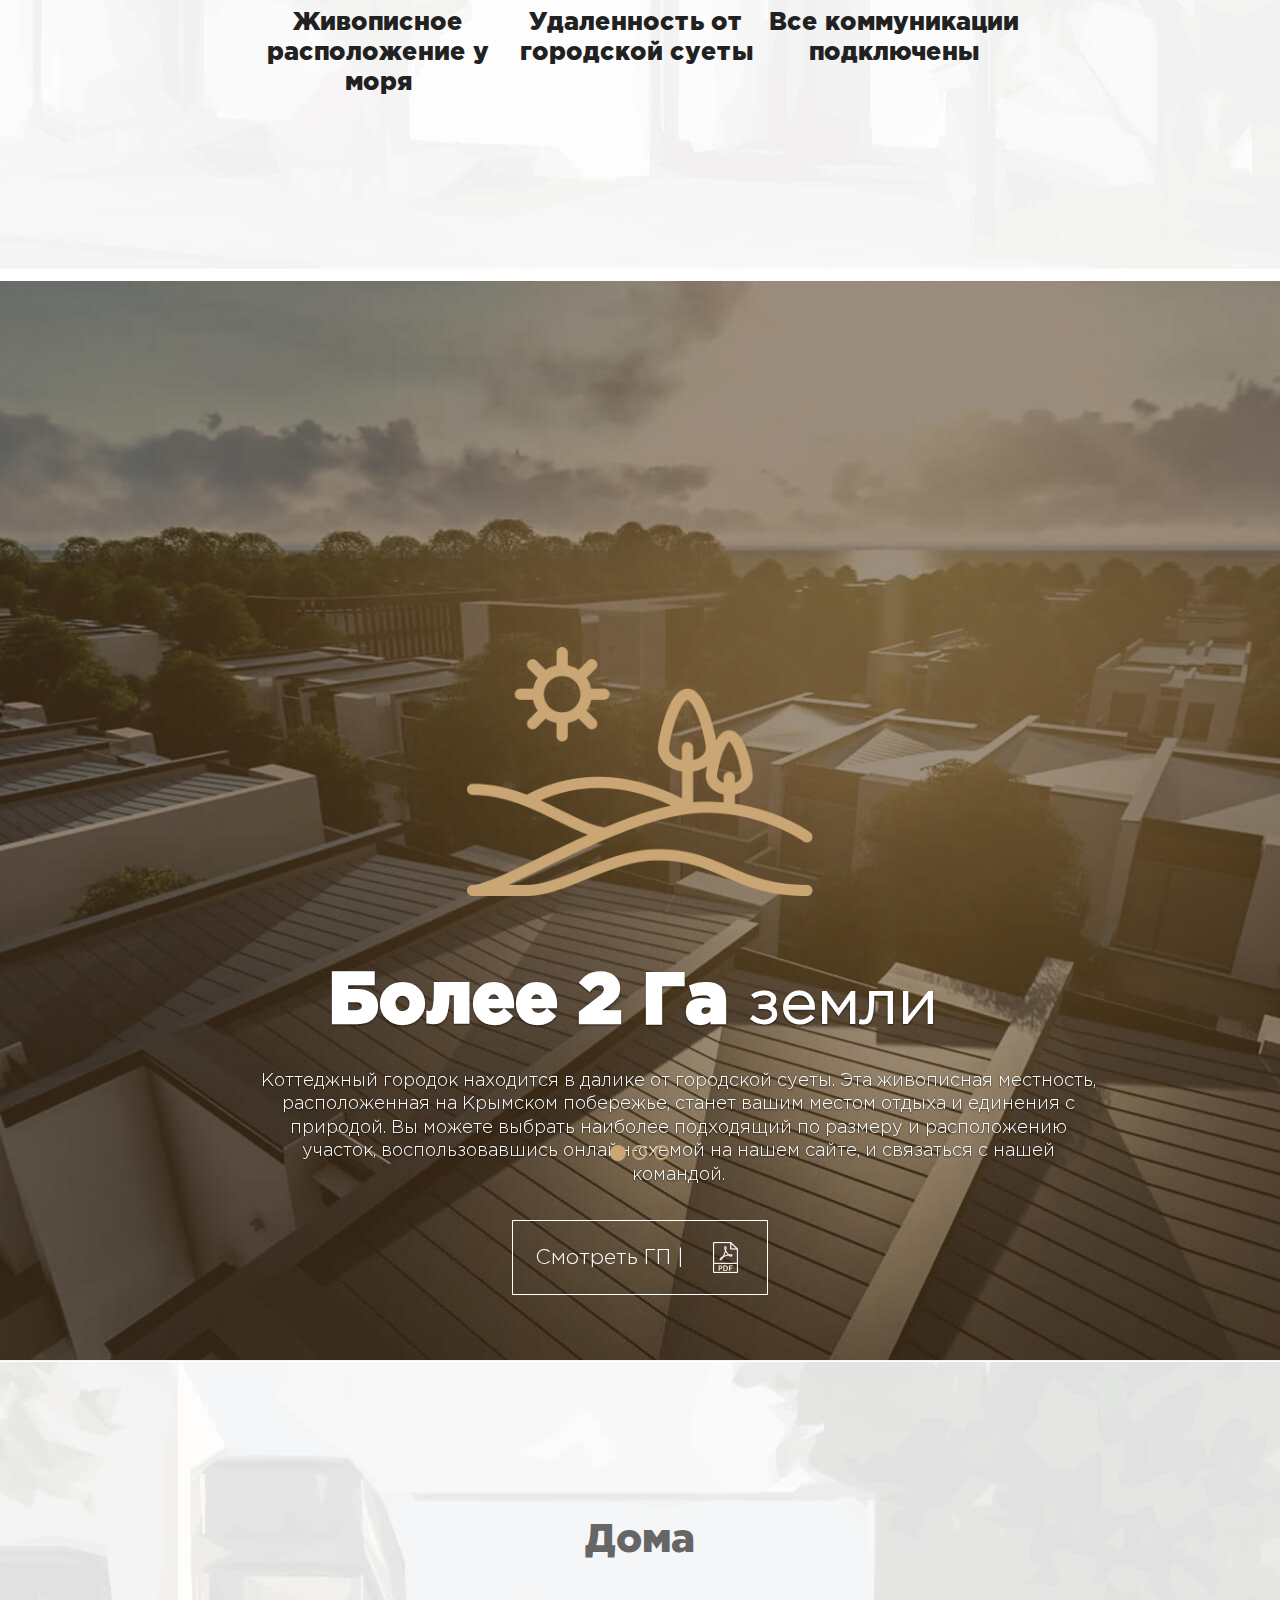
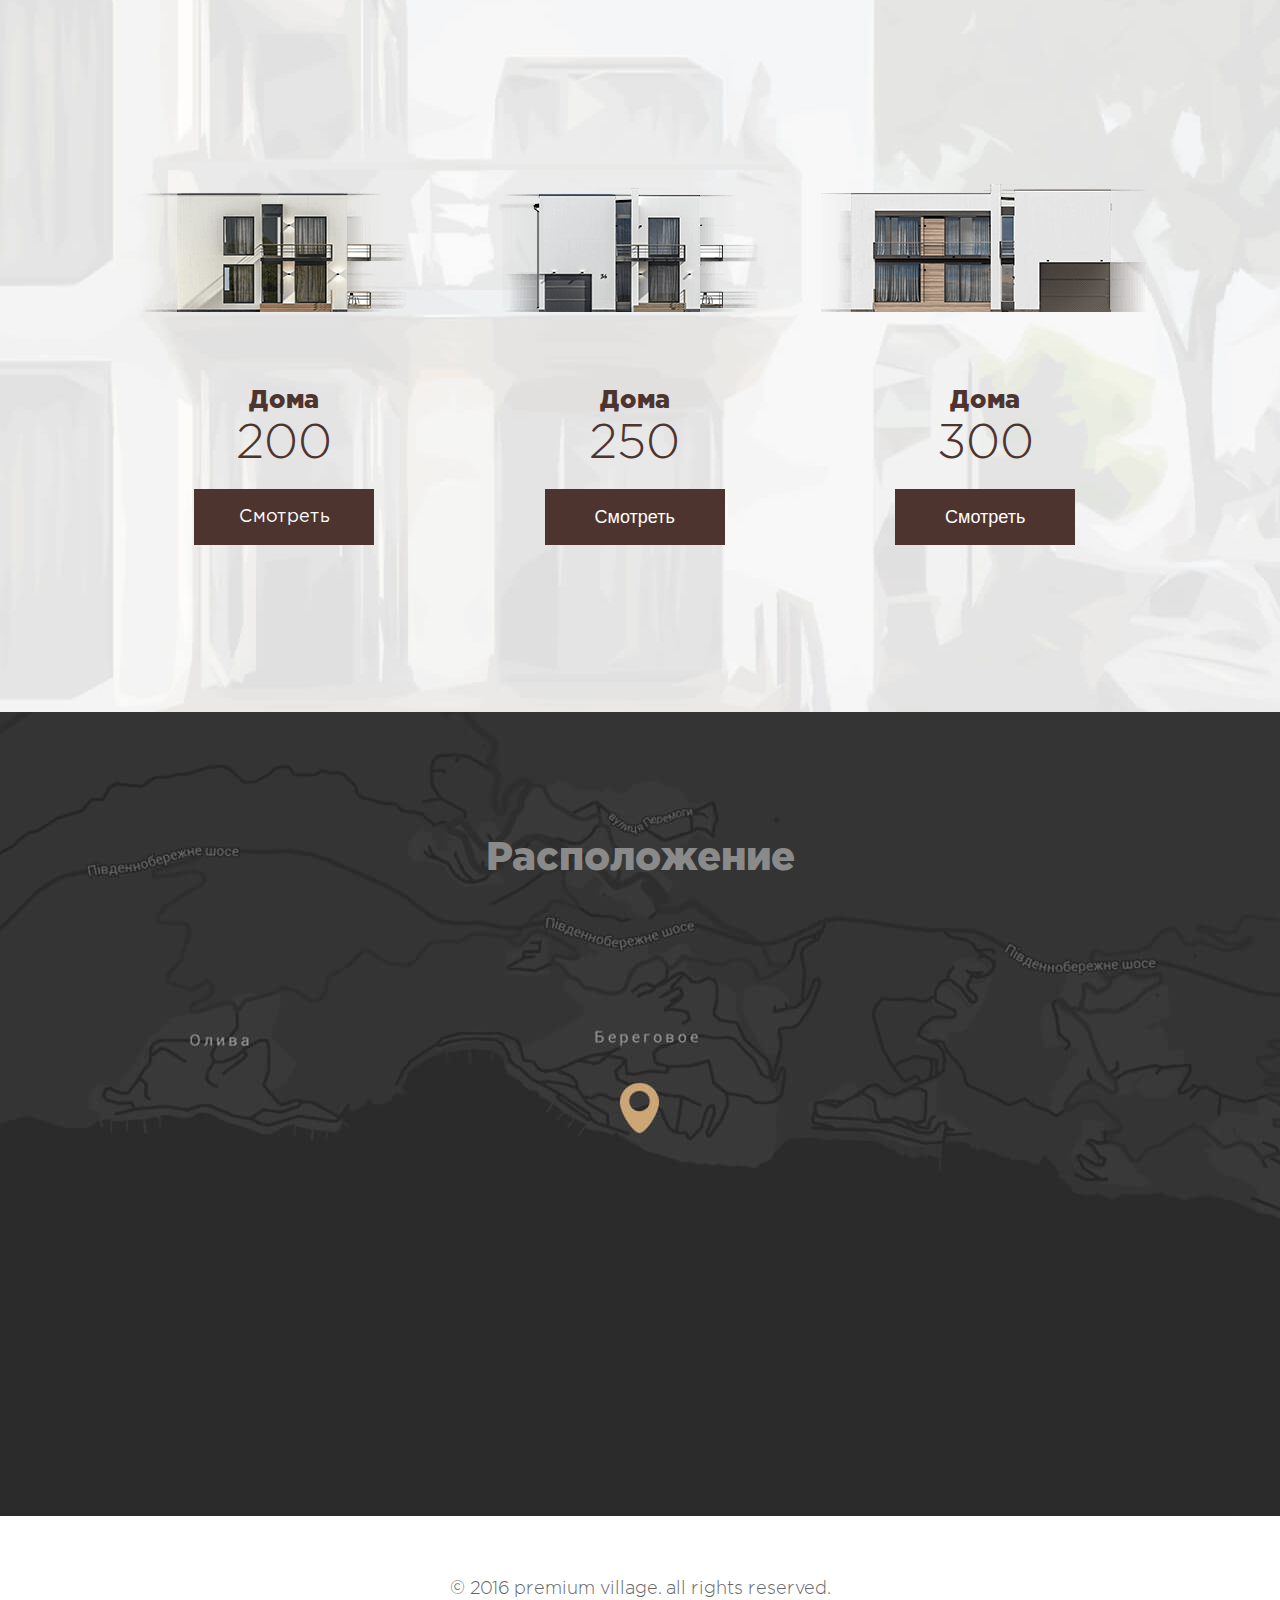
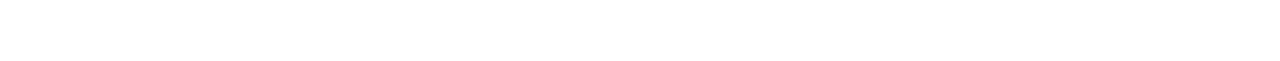
==== commit ae64fb47: "awe" ====
--- a/index.html
+++ b/index.html
@@ -49,7 +49,7 @@
 					<li><a href="#">Расположение</a></li>
 					<li><a href="uchastki.html">Участки</a></li>
 					<li><button type="button" data-toggle="modal" data-target=".bs-example-modal-lg">Связаться</button></li>
-					<li><a href="#">Смотреть ГП <img src="img/icon-pdf.png" alt="pdf"/></a></li>
+					<li><a href="#"><span>Смотреть ГП </span><img src="img/icon-pdf.png" alt="pdf"/></a></li>
 				</ul>
 			</div>
 		</nav>
@@ -154,7 +154,9 @@
 
 
 		</section>
-		<section class="page5"></section>
+		<section class="page5">
+			<div class="page5-title"><p>Расположение</p></div>
+		</section>
 		<footer>
 			<!--<div class="wrap_footer">-->
 				<p>© 2016 premium village. all rights reserved.</p>
--- a/css/style.css
+++ b/css/style.css
@@ -615,7 +615,7 @@
 }
 /* Medium Devices, Desktops */
 @media only screen and (max-width : 992px) {
-	
+
 }
 
 /* Small Devices, Tablets */
@@ -673,9 +673,9 @@
 	.page2_1, .page4_1{
 		margin: 45px auto;
 	}
-  .page2_icon1 img, .page2_icon2 img, .page2_icon3 img{
+/*  .page2_icon1 img, .page2_icon2 img, .page2_icon3 img{
 	  width: 50%;
-  }
+  }*/
 	.page3 h2 {
 		font-size: 32px;
 	}
@@ -720,9 +720,9 @@
 @media screen and (min-width: 768px){
 
 	.carousel-caption {
-		right: 20%;
+/*		right: 20%;
 		left: 20%;
-		margin: 220px auto;
+		margin: 220px auto;*/
 	}
 	.carousel-indicators {
 		bottom: 182px;
--- a/css/dev_1.css
+++ b/css/dev_1.css
@@ -0,0 +1,124 @@
+/*header*/
+body{min-width: 320px;}
+nav{height: 79px;}
+.logo{padding-top: 3px;}
+.menu{padding-right: 27px;padding-top: 3px;}
+
+.menu{padding-top: 5px;}
+.btn-menu{width: 34px;right: 47px;height: 6px;}
+.btn-menu span{padding: 5px 0 0;box-sizing: content-box;position: relative;background-color: transparent;margin-top: 0;transition:all ease .2s;height: 4px;}
+.btn-menu span:after{content: '';position: absolute;bottom: 0;left: 0;width: 100%;height: 4px;background-color: #af8655;}
+.btn-menu span.first{padding-top: 0;}
+
+.hidden-menu-ticker:checked ~ .btn-menu span.third{top: -6px;left: -2px;}
+.hidden-menu-ticker:checked ~ .btn-menu span.first{top: 11px;}
+
+.hidden-menu{top: 79px;background-color: rgba(62,39,35, .95);padding-top: 165px;}
+.hidden-menu li:last-child{border-bottom: none;padding-top: 37px;}
+.hidden-menu li:last-child a span{position: relative;}
+.hidden-menu li:last-child a span:after{width: 1px;height: 41px;content: '';background-color: #5b413c;position: absolute;right: -5px}
+.hidden-menu li:last-child a img{margin-left: 20px;}
+/*main*/
+
+/*page1*/
+.page1{height: 1080px;}
+.wrap_sce1_1{height: 517px;}
+.btn-group{margin: 25px auto;}
+
+/*page2*/
+.page2_1{margin: 182px auto 102px;}
+.page2 .wrap_icon{width: 61%;margin: 138px auto;}
+.page2_icon1 p, .page2_icon2 p, .page2_icon3 p{font-family: 'GothamProLight';font-size: 18px;color: #212121;padding-top: 10px;}
+
+/*page3*/
+.page3 .carousel-caption img{max-width: 375px;}
+.page3 button.house:hover{background-image: url('../img/icon-house3.png');}
+
+/*page4*/
+.page4 .wrap_icon{max-width: 1086px;}
+.page4 .page2_icon1 p,.page4 .page2_icon2 p,.page4 .page2_icon3 p {font-size: 25px;font-family: 'GothamProBlack';color: #4e342f;padding-top: 30px;}
+
+/*page5*/
+.page5-title{position: absolute;top: 123px;left: 50%;-webkit-transform: translateX(-50%);-ms-transform: translateX(-50%);-o-transform: translateX(-50%);transform: translateX(-50%);font-size: 40px;color: #8b8a8a;font-family: 'GothamProBlack';}
+
+
+
+
+
+
+@media screen and (max-width: 1920px){
+
+}
+@media screen and (max-width: 1600px){
+
+}
+@media screen and (max-width: 1400px){
+
+}
+@media screen and (max-width: 1280px){
+
+}
+@media screen and (max-width: 1024px){
+    /*page1*/
+    .page1 {height: 970px;}
+    .wrap_sce1_1 {height: 445px;}
+    section.page1 .sce1_2 p{padding-left: 0;font-size: 60px;}
+    section.page1 .sce1_2 p span{font-size: 54px;line-height: 1.3;}
+    .btn-group{display: flex;align-items: center;flex-direction: column;}
+
+    /*page2*/
+    .page2{height: 700px;}
+    .page2_1 {margin: 104px auto 57px;}
+    .page2_1 p{line-height: 1.4}
+    .page2 .wrap_icon {width: 95%;margin: 133px auto;}
+
+    /*page3*/
+    .page3 h2{line-height: 1;}
+    .page3 .carousel-caption{margin: 40px auto;top: 0;}
+    .page3 .carousel-indicators {bottom: 28px;}
+
+}
+@media screen and (max-width: 1030px){
+
+}
+@media screen and (max-width: 768px){
+
+}
+@media screen and (max-width: 666px){
+    /*page1*/
+    section.page1 .sce1_2 p{font-size: 46px;}
+    section.page1 .sce1_2 p span{font-size: 35px;line-height: 1.3;}
+    .sce1_1{}
+    .wrap_sce1_1{padding: 0 20px;}
+    .page1 .wrapp-btn-group{padding: 0 20px}
+    .sce1_2{padding: 0 10px}
+
+
+    /**page2*/
+    .page2{height: 1032px;}
+    .page2_1 {margin: 70px auto 57px;}
+    .page2 .wrap_icon {display: flex;justify-content: center;flex-wrap: wrap;}
+    .page2_icon1, .page2_icon2, .page2_icon3{width: 100%;margin-bottom: 25px;}
+}
+@media screen and (max-width: 479px){
+    /*header*/
+    nav{padding: 15 20px;}
+    .logo {max-width: 170px;padding-top: 7px;}
+    .menu{padding-right: 5px;}
+
+    .hidden-menu{padding-top: 60px;}
+    .hidden-menu li{width: 90%;}
+    .hidden-menu li a{font-size: 23px;}
+
+    /*page2*/
+    .page2_1 p span{height: auto;font-size: 16px;line-height: 1.5;padding: 0 7px;display: flex;margin-top: 18px;    justify-content: center;}
+
+}
+@media screen and (max-width: 390px){
+    /*page1*/
+    .page1 {height: 850px;}
+    .wrap_sce1_1 {height: 389px;}
+    section.page1 .sce1_2 p {font-size: 39px;}
+    section.page1 .sce1_2 p span {font-size: 28px;}
+
+}--- a/css/dev_4.css
+++ b/css/dev_4.css
@@ -0,0 +1,16 @@
+/* page6 */
+
+    .page6{min-height:1080px;height:auto;}
+    .page6_1{margin-top:157px;}
+    .page6_1 .page6_2 img{margin-left:-26px;margin-bottom:23px;}
+    .page6_1 .page6_2{margin:0 auto 88px auto;}
+    .page6_1 .page6_2 p{font-size: 30px;height:auto;line-height: 1;text-transform:uppercase;margin-left:-26px;margin-bottom:20px;margin-bottom:71px;}
+    .page6_1 .page6_2 span{max-width:665px;width:100%;display: block;margin:0 auto;position:relative;left:-14px;line-height:1.25;}
+
+    .page6_1 .wrap_icon{max-width:1035px;width: 100%;margin: 0 auto;position:relative;left:-7px;display: flex;justify-content: space-between;-ms-align-items: flex-start;align-items: flex-start;}
+    .page2_icon1, .page2_icon2, .page2_icon3{margin:0 auto;}
+    .page2_icon1 a, .page2_icon2 a, .page2_icon3 a{display: block;}
+    .page2_icon1 p, .page2_icon2 p, .page2_icon3 p{font-size: 25px;font-family: 'GothamProBlack', sans-serif;padding-top:0;padding-bottom:12px;}
+    .page2_icon1 .btn_page4{font-family: 'GothamPro', sans-serif;}
+
+/* /page6 */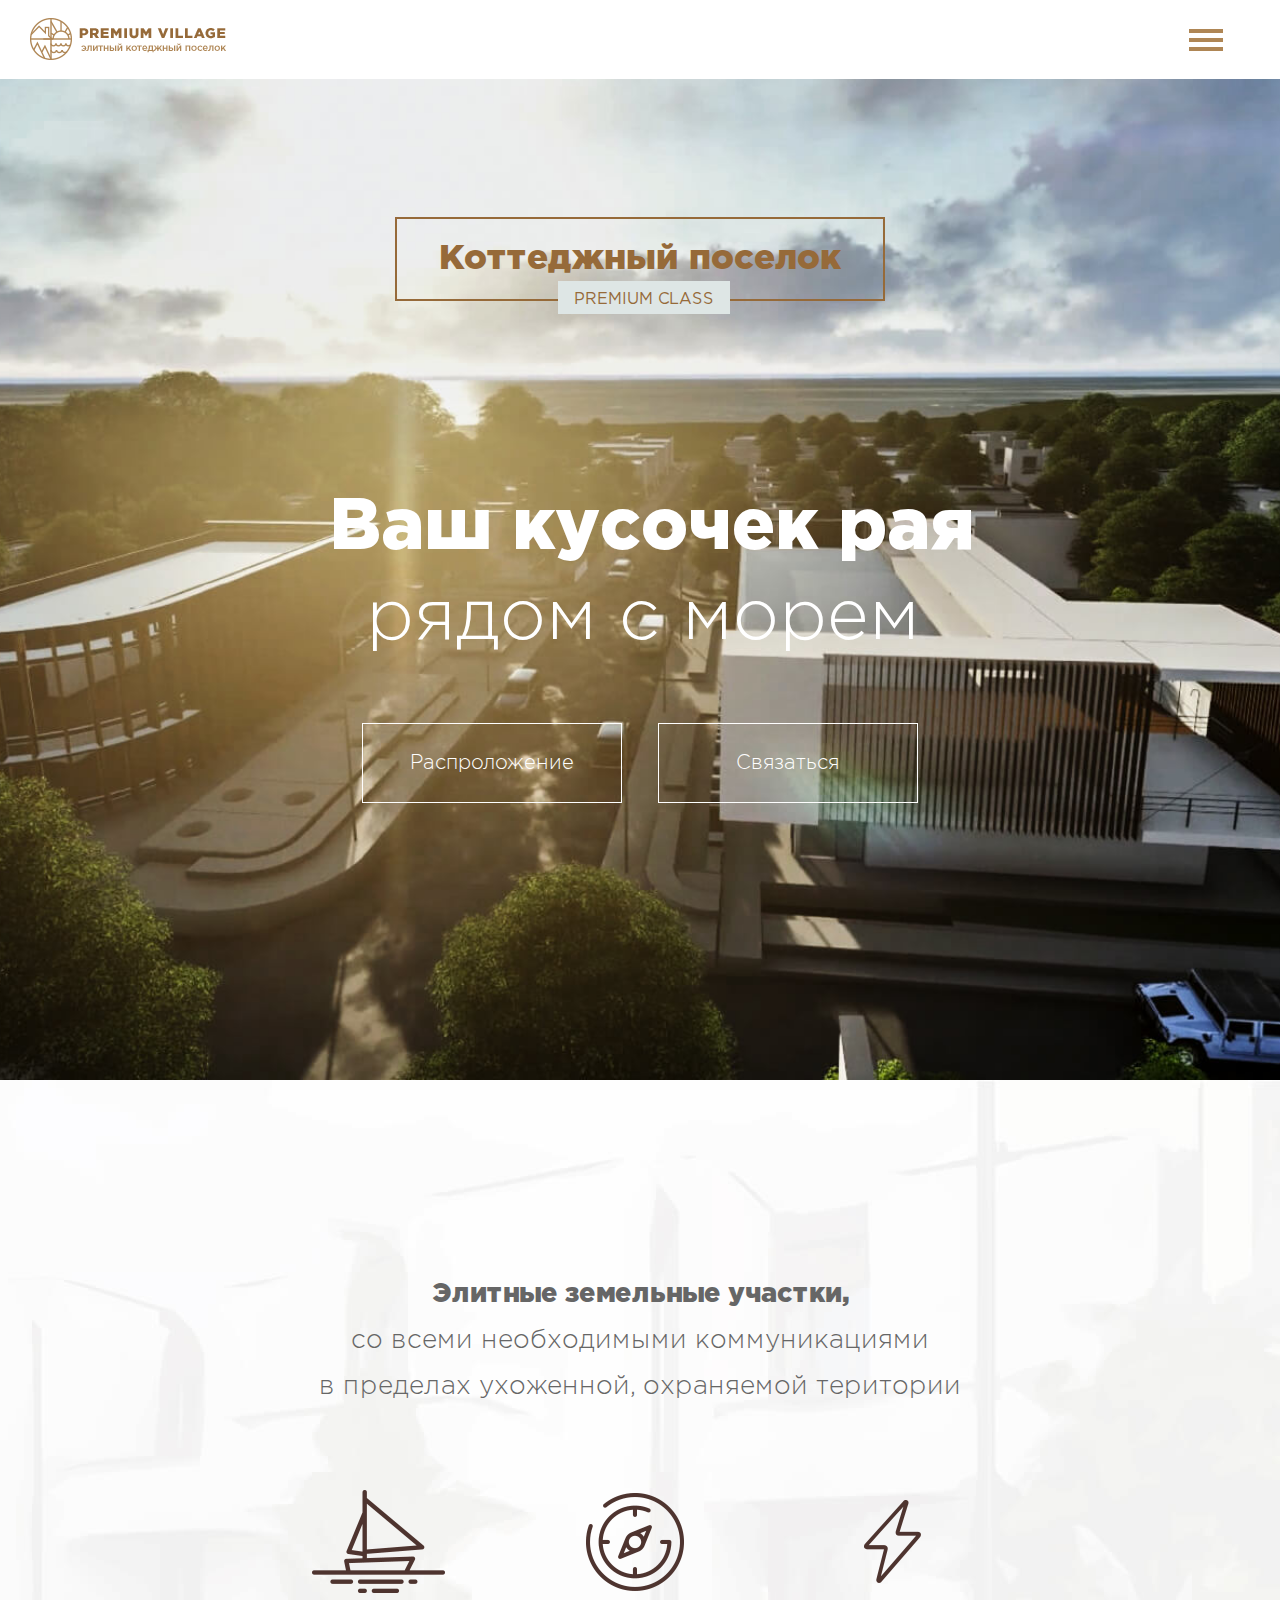
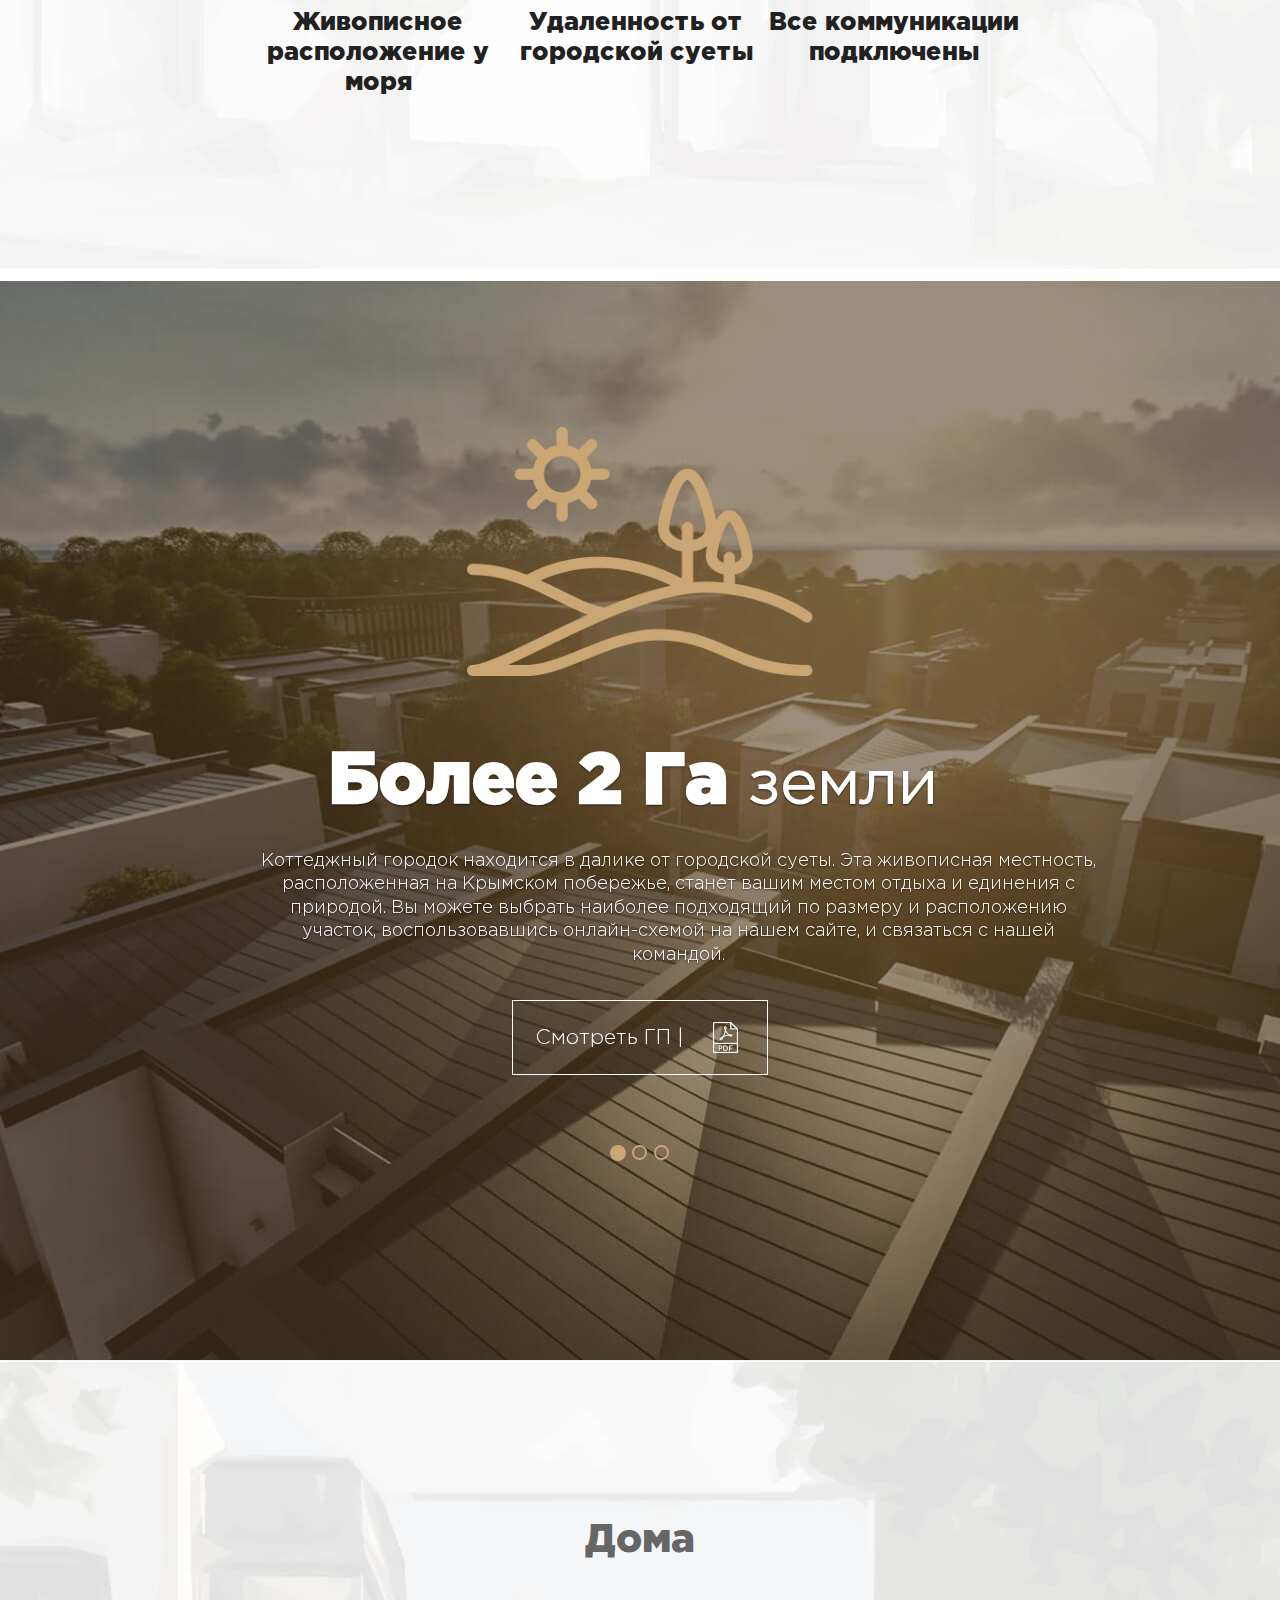
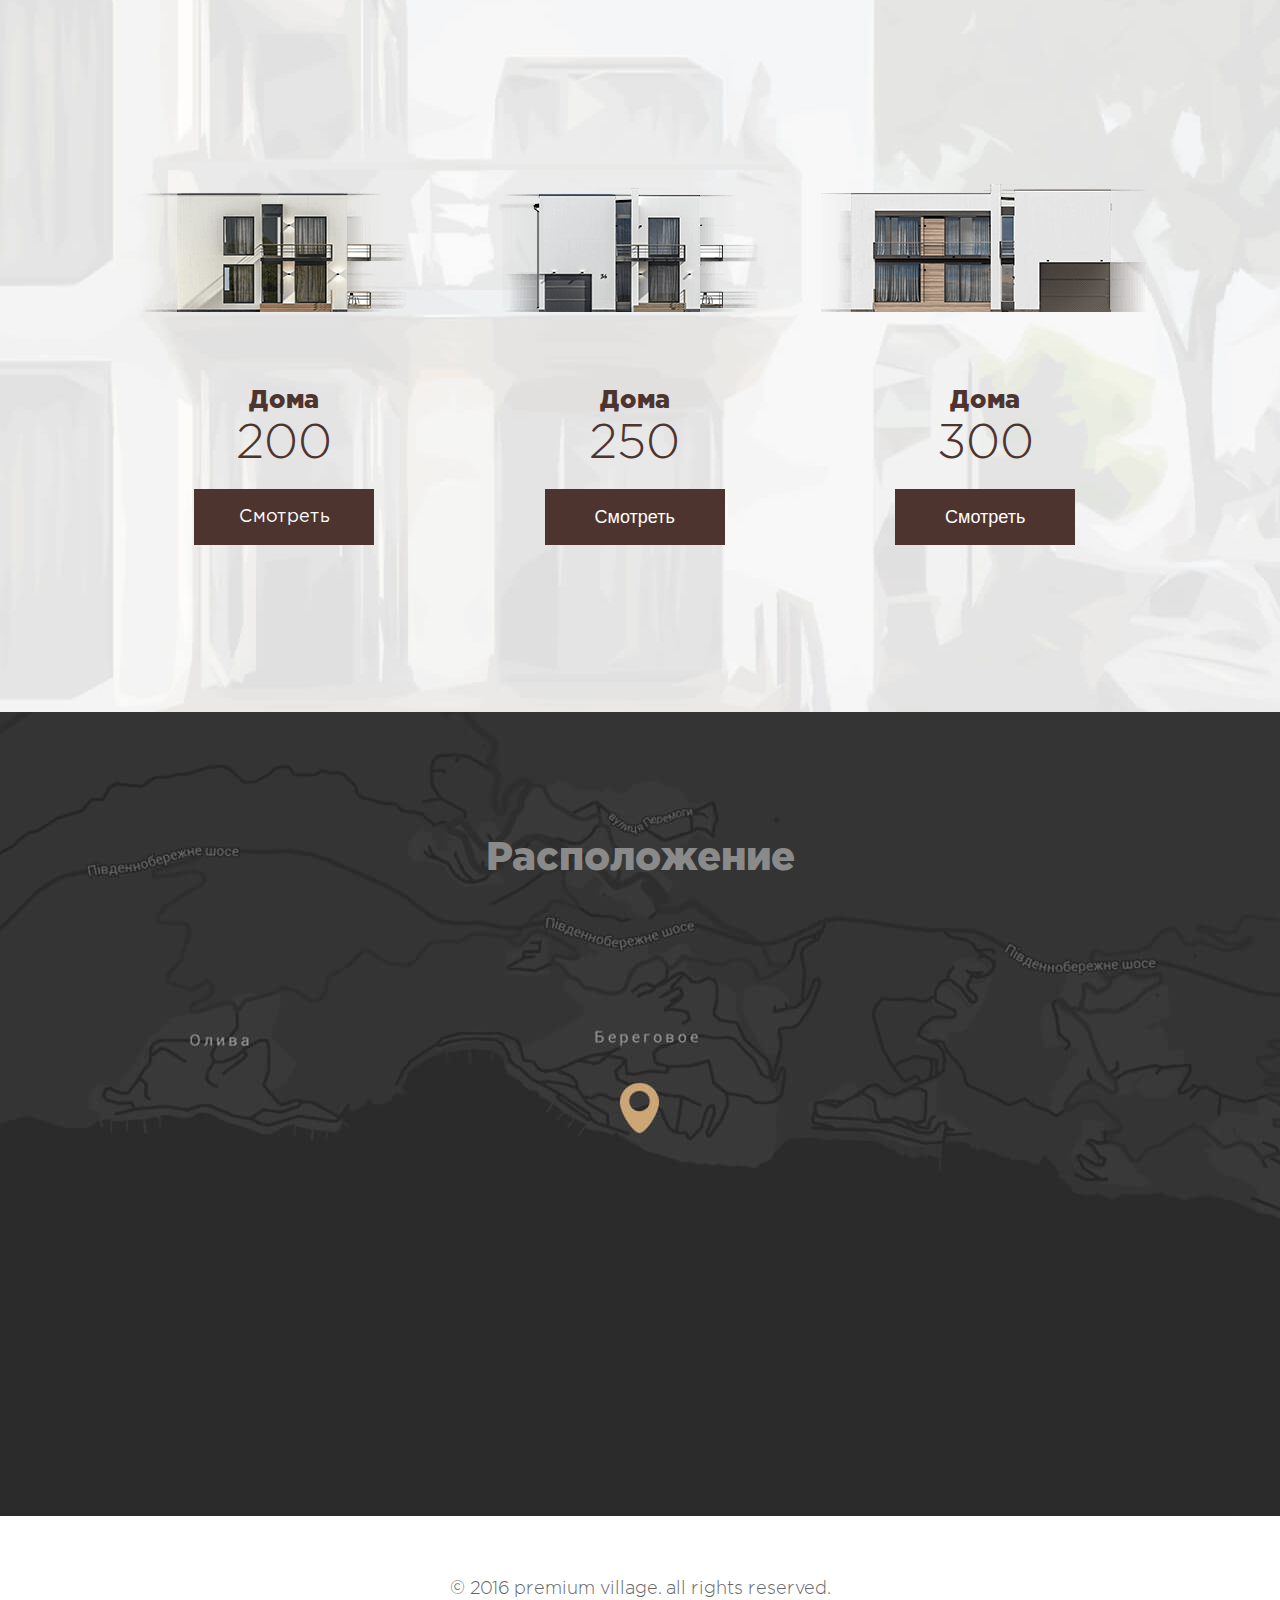
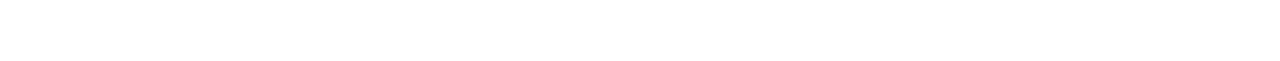
==== commit 07500e38: "index page done" ====
--- a/index.html
+++ b/index.html
@@ -20,10 +20,14 @@
 <![endif]-->
 </head>
 <body>
-<div class="modal fade bs-example-modal-lg" tabindex="-1" role="dialog" aria-labelledby="myLargeModalLabel">
+<div class="modal fade bs-example-modal-lg" tabindex="-1" role="dialog" aria-labelledby="myLargeModalLabel" id="modal-call-form">
 	<div class="modal-dialog modal-lg">
 		<div class="modal-content1">
 			<form action="" class="form1">
+				<div class="form-title">
+					<b>связь с нами</b>
+					<span>Остались вопросы?</span>
+				</div>
 				<input type="text" placeholder="Ваше имя"/>
 				<input type="email" placeholder="Ваша почта"/>
 				<textarea name="message" cols="30" rows="10" placeholder="Сообщение"></textarea>
@@ -65,7 +69,7 @@
 			<div class="wrapp-btn-group">
 				<div class="btn-group">
 					<button type="button">Распроложение</button>
-					<button type="button">Связаться</button>
+					<button type="button" data-toggle="modal" data-target="#modal-call-form">Связаться</button>
 				</div>
 			</div>
 		</section>
--- a/css/style.css
+++ b/css/style.css
@@ -93,6 +93,7 @@
 }
 .hidden-menu-ticker:checked ~ .btn-menu span.first {
 	-webkit-transform: rotate(45deg);
+	transform: rotate(45deg);
 	top: 10px;
 }
 .hidden-menu-ticker:checked ~ .btn-menu span.second {
@@ -100,6 +101,7 @@
 }
 .hidden-menu-ticker:checked ~ .btn-menu span.third {
 	-webkit-transform: rotate(-45deg);
+	transform: rotate(-45deg);
 	top: -10px;
 }
 .hidden-menu li{
@@ -680,10 +682,10 @@
 		font-size: 32px;
 	}
   .wrapp-btn-group .btn-group button{
-	  text-align: center;
+	  text-align: center;min-width: 300px
   }
 	.wrapp-btn-group .btn-group button, .wrapp-btn-group .btn-group button:hover{
-		background-position: 260px;
+		/*background-position: 260px;*/background-size: 25px ;background-position: 90% 50%;
 	}
 	.page4 .wrap_icon {
 		width: 100%;
@@ -720,9 +722,9 @@
 @media screen and (min-width: 768px){
 
 	.carousel-caption {
-/*		right: 20%;
+		right: 20%;
 		left: 20%;
-		margin: 220px auto;*/
+		margin: 220px auto;
 	}
 	.carousel-indicators {
 		bottom: 182px;
@@ -871,7 +873,7 @@
 	width: 500px;
 }
 .resize .block_2_2{
-	max-width:50% !important;
+	/*max-width:50% !important;*/
 }
 .lSPager .lSGallery{
 	margin-top: -145px;
--- a/css/dev_1.css
+++ b/css/dev_1.css
@@ -41,7 +41,25 @@
 /*page5*/
 .page5-title{position: absolute;top: 123px;left: 50%;-webkit-transform: translateX(-50%);-ms-transform: translateX(-50%);-o-transform: translateX(-50%);transform: translateX(-50%);font-size: 40px;color: #8b8a8a;font-family: 'GothamProBlack';}
 
+/*modal*/
+.modal-backdrop.in{opacity: .9;}
+.modal-backdrop{top: 79px;background-color: rgba(62,39,35, .98);}
+#modal-call-form .modal-dialog{margin-top: 215px;}
+#modal-call-form .form-title{margin-bottom: 45px;}
+#modal-call-form form{display: -webkit-flex;display: -moz-flex;display: -ms-flex;display: -o-flex;display: flex;-webkit-flex-direction: column;-moz-flex-direction: column;-ms-flex-direction: column;-o-flex-direction: column;flex-direction: column;-ms-align-items: center;align-items: center;}
+#modal-call-form .form-title b{font-family: 'GothamProBlack';color: white;font-size: 30px;text-align: center;display: block;}
+#modal-call-form .form-title span{font-family: 'GothamProLight';color: white;font-size: 20px;text-align: center;}
+#modal-call-form input,#modal-call-form textarea{border:1px solid #74544e;font-size: 18px;color: #fff;font-family: 'GothamProLight';}
+#modal-call-form input{margin: 0;margin-bottom: 13px;}
+#modal-call-form textarea{resize: none;}
+#modal-call-form input[type="submit"]{height: 77px;width: 255px;border-color: white;font-family: 'GothamProLight';margin-top: 13px;cursor: pointer;}
 
+#modal-call-form input,#modal-call-form textarea{width: 90%;}
+
+body.modal-open .hidden-menu-ticker ~ .btn-menu{right: 47px;}
+body.modal-open .hidden-menu-ticker ~ .btn-menu span.first{transform: rotate(45deg);top: 11px;}
+body.modal-open .hidden-menu-ticker ~ .btn-menu span.second{opacity: 0;}
+body.modal-open .hidden-menu-ticker ~ .btn-menu span.third{transform: rotate(-45deg);top: -6px;left: -2px;}
 
 
 
@@ -74,13 +92,20 @@
 
     /*page3*/
     .page3 h2{line-height: 1;}
-    .page3 .carousel-caption{margin: 40px auto;top: 0;}
+    .page3 .carousel-caption{margin: 40px auto;top: 0;right: 5%;left: 5%;}
     .page3 .carousel-indicators {bottom: 28px;}
+    .page3 p{width: 100%;height: auto;}
+    .page3 .carousel-caption h2 + p{margin-bottom: 20px;}
+    .page3 .carousel-caption .btn-group{margin:0 auto;}
 
+    /*page4*/
+    .page4{height: 835px}
+    .page4_1{margin: 116px auto;}
+    .page4 .wrap_icon{margin: 131px auto;}
+
+    #modal-call-form .modal-dialog {margin-top: 183px;}
 }
-@media screen and (max-width: 1030px){
 
-}
 @media screen and (max-width: 768px){
 
 }
@@ -99,6 +124,15 @@
     .page2_1 {margin: 70px auto 57px;}
     .page2 .wrap_icon {display: flex;justify-content: center;flex-wrap: wrap;}
     .page2_icon1, .page2_icon2, .page2_icon3{width: 100%;margin-bottom: 25px;}
+
+
+    /*page4*/
+    .page4{height: auto;}
+    .page4_1{margin: 116px auto;}
+    .page4 .wrap_icon{margin: 0;}
+    .page4 .page2_icon1, .page4 .page2_icon2, .page4 .page2_icon3{margin-top: 30px;}
+    .page4 .page2_icon1 p, .page4 .page2_icon2 p, .page4 .page2_icon3 p{padding-top: 0;}
+    .page4 .wrap_icon{padding: 0 20px;}
 }
 @media screen and (max-width: 479px){
     /*header*/
@@ -113,6 +147,14 @@
     /*page2*/
     .page2_1 p span{height: auto;font-size: 16px;line-height: 1.5;padding: 0 7px;display: flex;margin-top: 18px;    justify-content: center;}
 
+    .page3{height: 834px;}
+    .page3 .item {min-height: 834px;}
+    .carousel-caption img{margin: 25px;}
+    .page3 .carousel-caption .wrapp-btn-group .btn-group button{background-position: 90% 50% !important;background-size: 25px !important;}
+
+    .page3 .carousel-caption .wrapp-btn-group .btn-group button:first-child{margin-top: 0;}
+
+    #modal-call-form .modal-dialog {margin-top: 142px;}
 }
 @media screen and (max-width: 390px){
     /*page1*/
--- a/css/dev_4.css
+++ b/css/dev_4.css
@@ -13,4 +13,52 @@
     .page2_icon1 p, .page2_icon2 p, .page2_icon3 p{font-size: 25px;font-family: 'GothamProBlack', sans-serif;padding-top:0;padding-bottom:12px;}
     .page2_icon1 .btn_page4{font-family: 'GothamPro', sans-serif;}
 
-/* /page6 */+/* /page6 */
+
+/* page7 */
+
+    .page7 .block1{justify-content: space-between;-ms-align-items: flex-start;align-items: stretch;}
+    .page7 .block1 .block_1_1{width:49.4%;position:relative;overflow: hidden;}
+    .page7 .block1 .block_1_1 img{max-width:none;display: block;min-width:100%;min-height:100%;position:absolute;left:50%;top:50%;transform:translate(-50%, -50%);}
+    .page7 .block1 .block_1_2{width:50.6%;padding:128px 60px 0 54px;min-height: 803px;}
+    .page7 .block1 .block_1_2 .title{width:60.9%;padding:27px 30px 25px 36px;font-family: 'GothamProBlack', sans-serif;font-size: 24px;height:auto;}
+    .page7 .block1 .block_1_2 .title.reverse{right:auto;left:0;text-align: right;}
+    .page7 .block1 .block_1_2 .title sup{font-size: 16px;}
+    .page7 .block1 .block_1_2 .block7_content{max-width:666px;width:100%;min-height:520px;}
+    .page7 .block1 .block_1_2 .block7_content p{padding:0;margin:0 0 10px 0;font-size:16px;line-height: 1.25;}
+    .btn_page7{height:93px;background-position:29px 19px;padding-left: 85px;transition:all 300ms ease;}
+    .btn_page7:hover{background-color:#fff;}
+    .btn_page7 span{left:-5px;top:2px;}
+
+    .page7 .resize{margin-top:-3px;}
+    .page7 .resize .block2{display: flex;justify-content: space-between;align-items: strech;}
+    .page7 .resize .block2 .block_2_1, .page7 .resize .block2 .block_2_2{max-width:none;}
+    .page7 .resize .block2 .block_2_1{width:49.4%;display: flex;flex-direction:column;justify-content: space-around;align-items: center;}
+    .page7 .resize .block2 .block_2_1 .block_2_1_img{text-align: center;}
+    .page7 .resize .block2 .block_2_2{width:50.6%;position: relative;}
+    .page7 .resize .block2{background-color: #f5f5f5;}
+    .page7 .resize .wrap_block2{width:auto;}
+    .page7 .resize .wrap_block2 .btn_block2{position:relative;left:12px;}
+    .page7 .resize .wrap_block2 .btn_block2 a{position: relative;bottom:auto;font-family: 'GothamPro', sans-serif;font-size:16px;}
+    .page7 .resize .wrap_block2 .btn_block2 img{margin-left:9px;}
+    .page7 .resize .block2 .block_2_2 .lSPager{position:absolute;width:100%;left:0;bottom:0;margin-top:0!important;background-color:rgba(0, 0, 0, .75);padding:10px 64px 10px 64px;}
+    .page7 .resize .block2 .block_2_2 .lSPager li{text-align: center;width:calc(100% / 4)!important;margin-right:0!important;}
+    .page7 .resize .block2 .block_2_2 .lSPager li.active a{border-color:#fff;}
+    .page7 .resize .block2 .block_2_2 .lSPager a{display: inline-block;border:1px solid transparent;}
+
+    .page7 .resize .block2 .block_2_2 .lSAction{bottom:95px;position: absolute;width:100%;left:0;}
+    .page7 .resize .block2 .block_2_2 .lSAction>a{background-image:none;width:15px;height:29px;opacity:1;top:auto;}
+    .page7 .resize .block2 .block_2_2 .lSAction>a:before, .page7 .resize .block2 .block_2_2 .lSAction>a:after{content:'';display:block;position:absolute;width:20px;height:1px;background-color: #fff;left:0;top:50%;}
+
+    .page7 .resize .block2 .block_2_2 .lSAction>a.lSPrev{left:15px;}
+    .page7 .resize .block2 .block_2_2 .lSAction>a.lSNext{right:15px;}
+
+    .page7 .resize .block2 .block_2_2 .lSAction>a.lSPrev:before, .page7 .resize .block2 .block_2_2 .lSAction>a.lSPrev:after{transform-origin:0 50%;}
+    .page7 .resize .block2 .block_2_2 .lSAction>a.lSPrev:before{transform:rotate(45deg);}
+    .page7 .resize .block2 .block_2_2 .lSAction>a.lSPrev:after{transform:rotate(-45deg);}
+
+    .page7 .resize .block2 .block_2_2 .lSAction>a.lSNext:before, .page7 .resize .block2 .block_2_2 .lSAction>a.lSNext:after{transform-origin:100% 50%;left:auto;right:0;}
+    .page7 .resize .block2 .block_2_2 .lSAction>a.lSNext:before{transform:rotate(45deg);}
+    .page7 .resize .block2 .block_2_2 .lSAction>a.lSNext:after{transform:rotate(-45deg);}
+
+/* /page7 */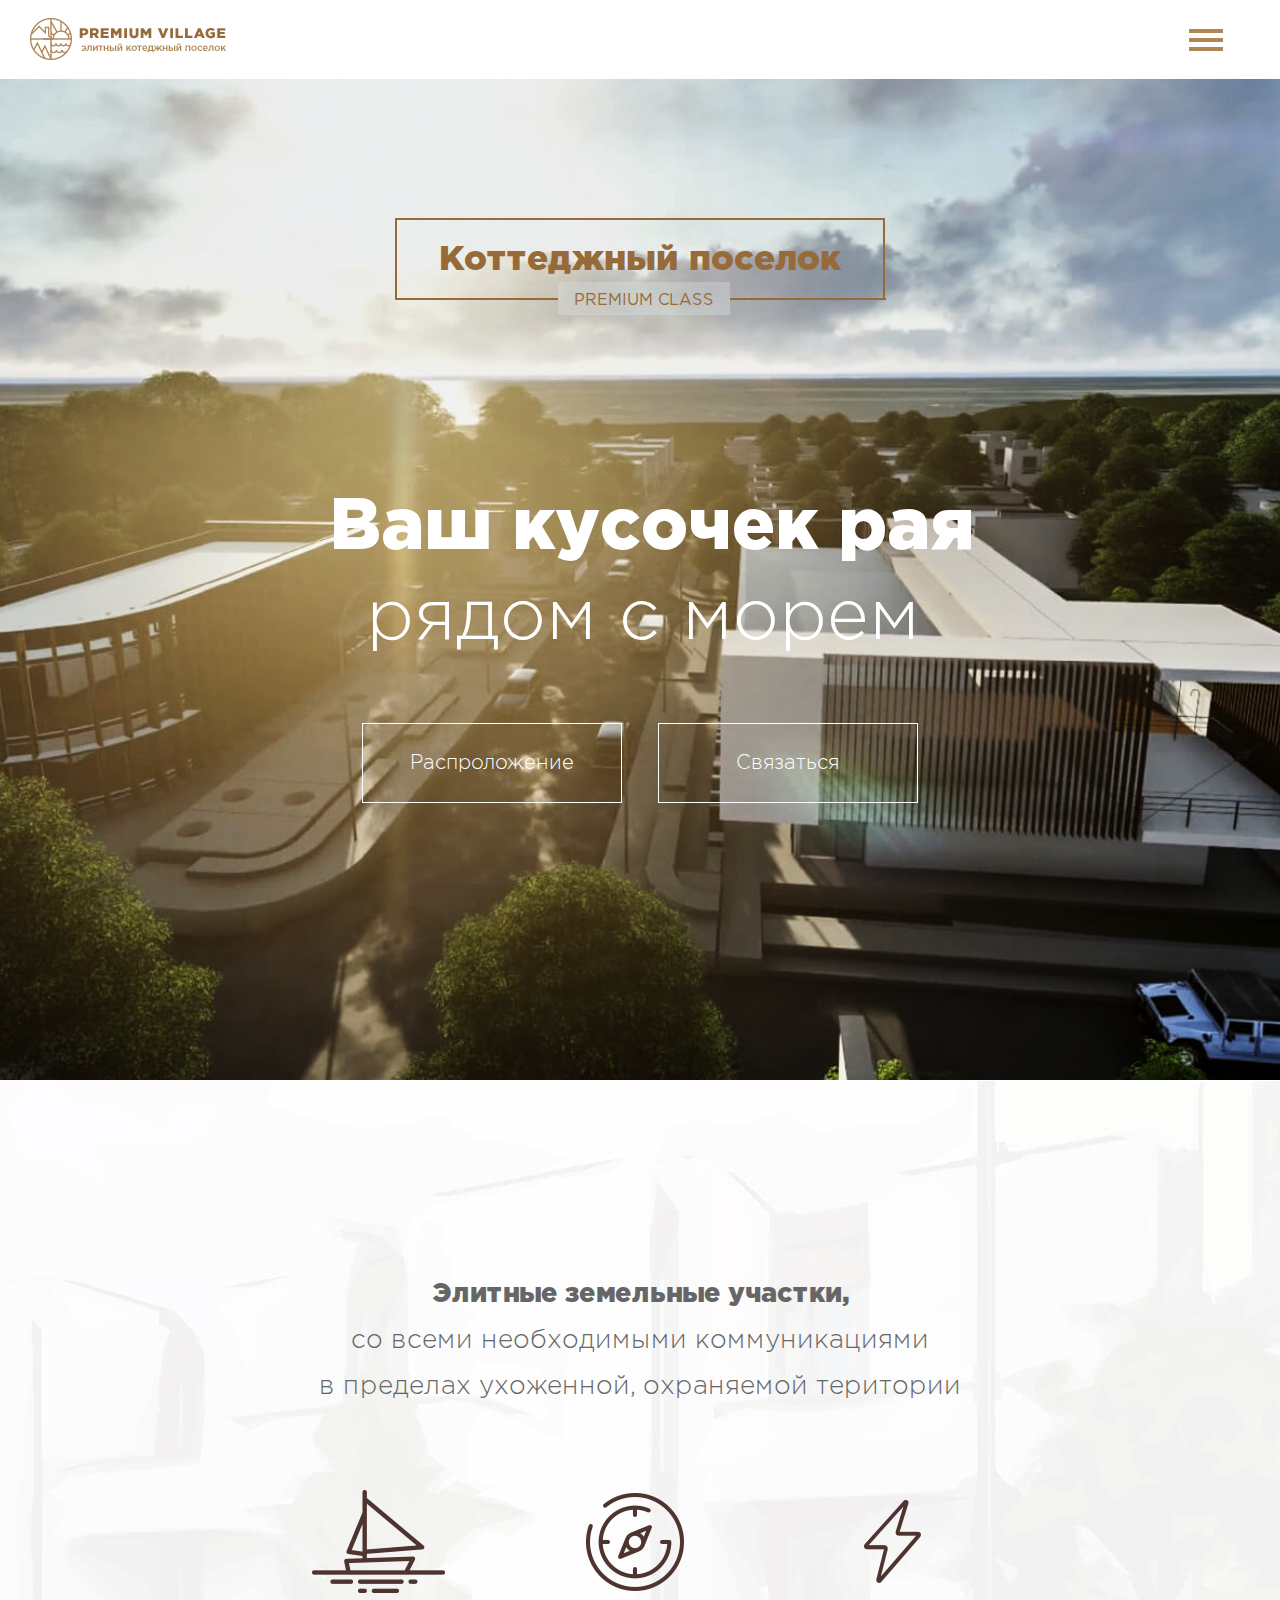
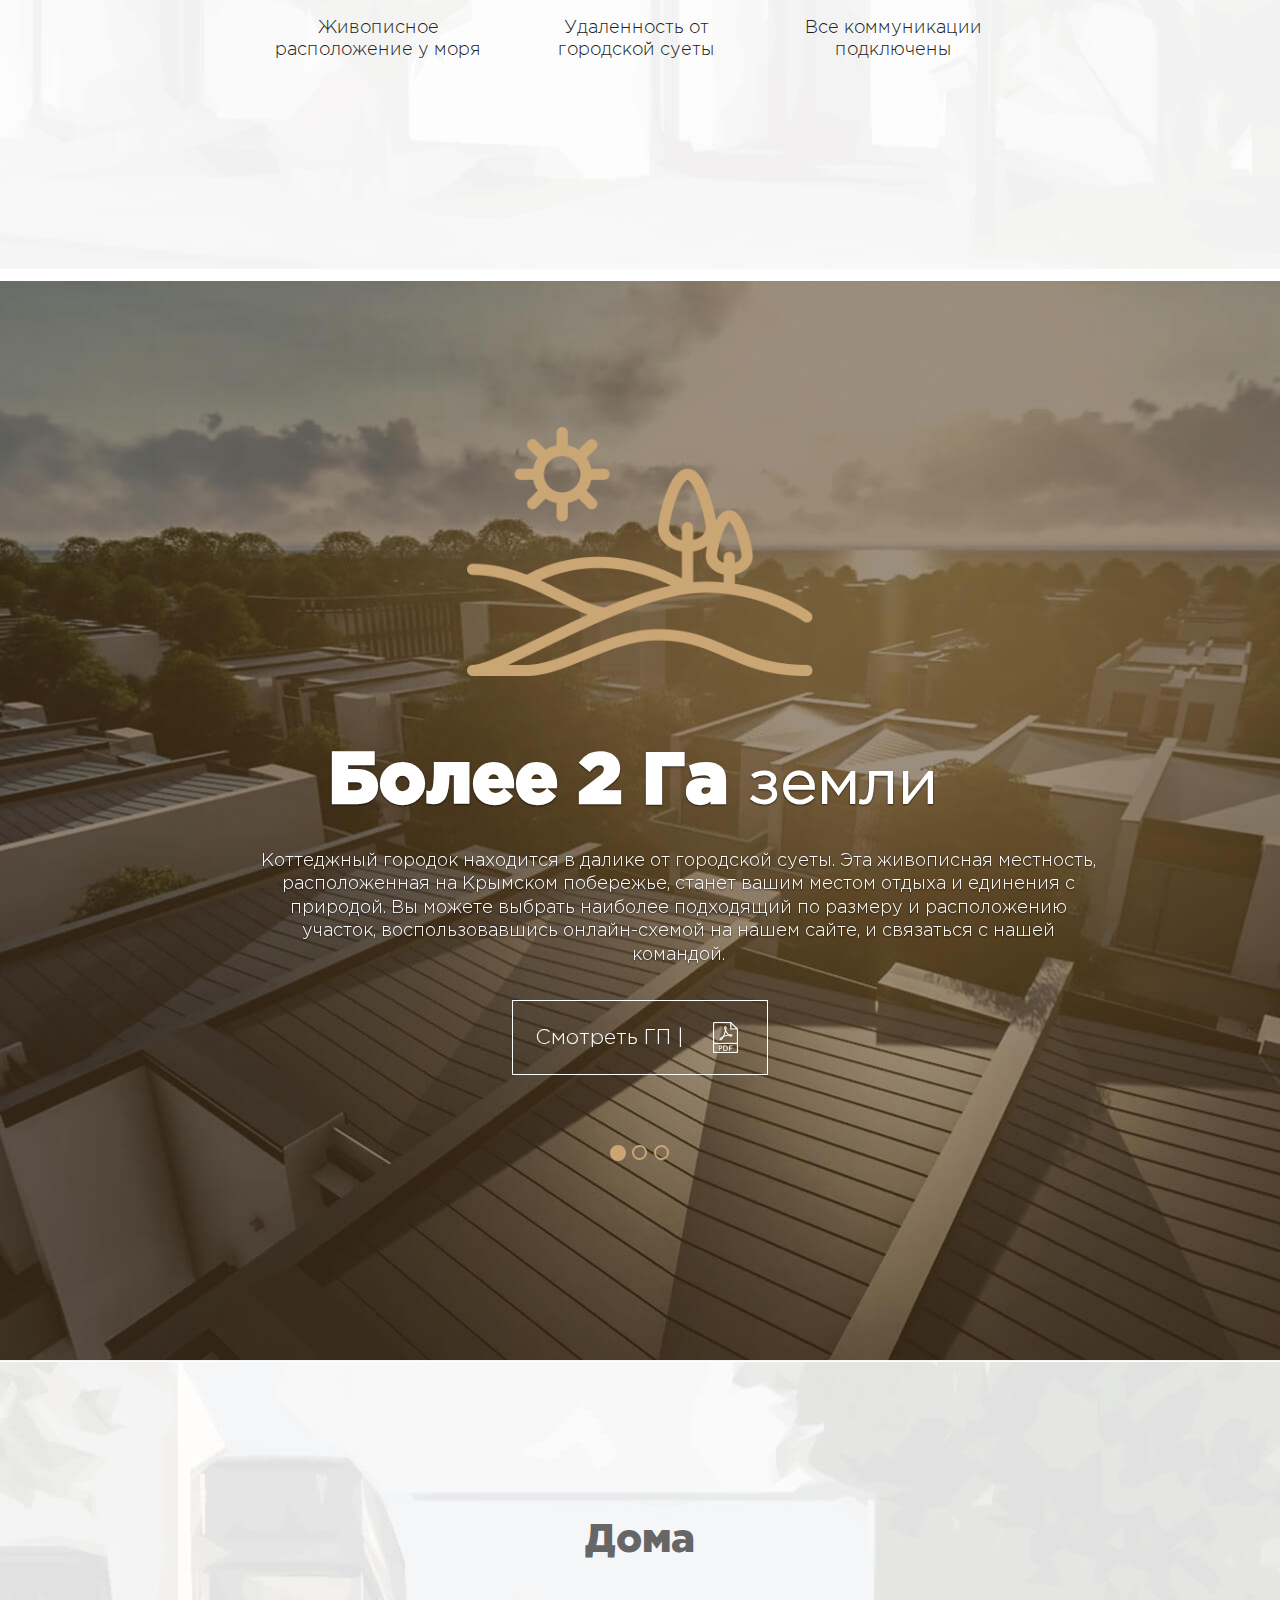
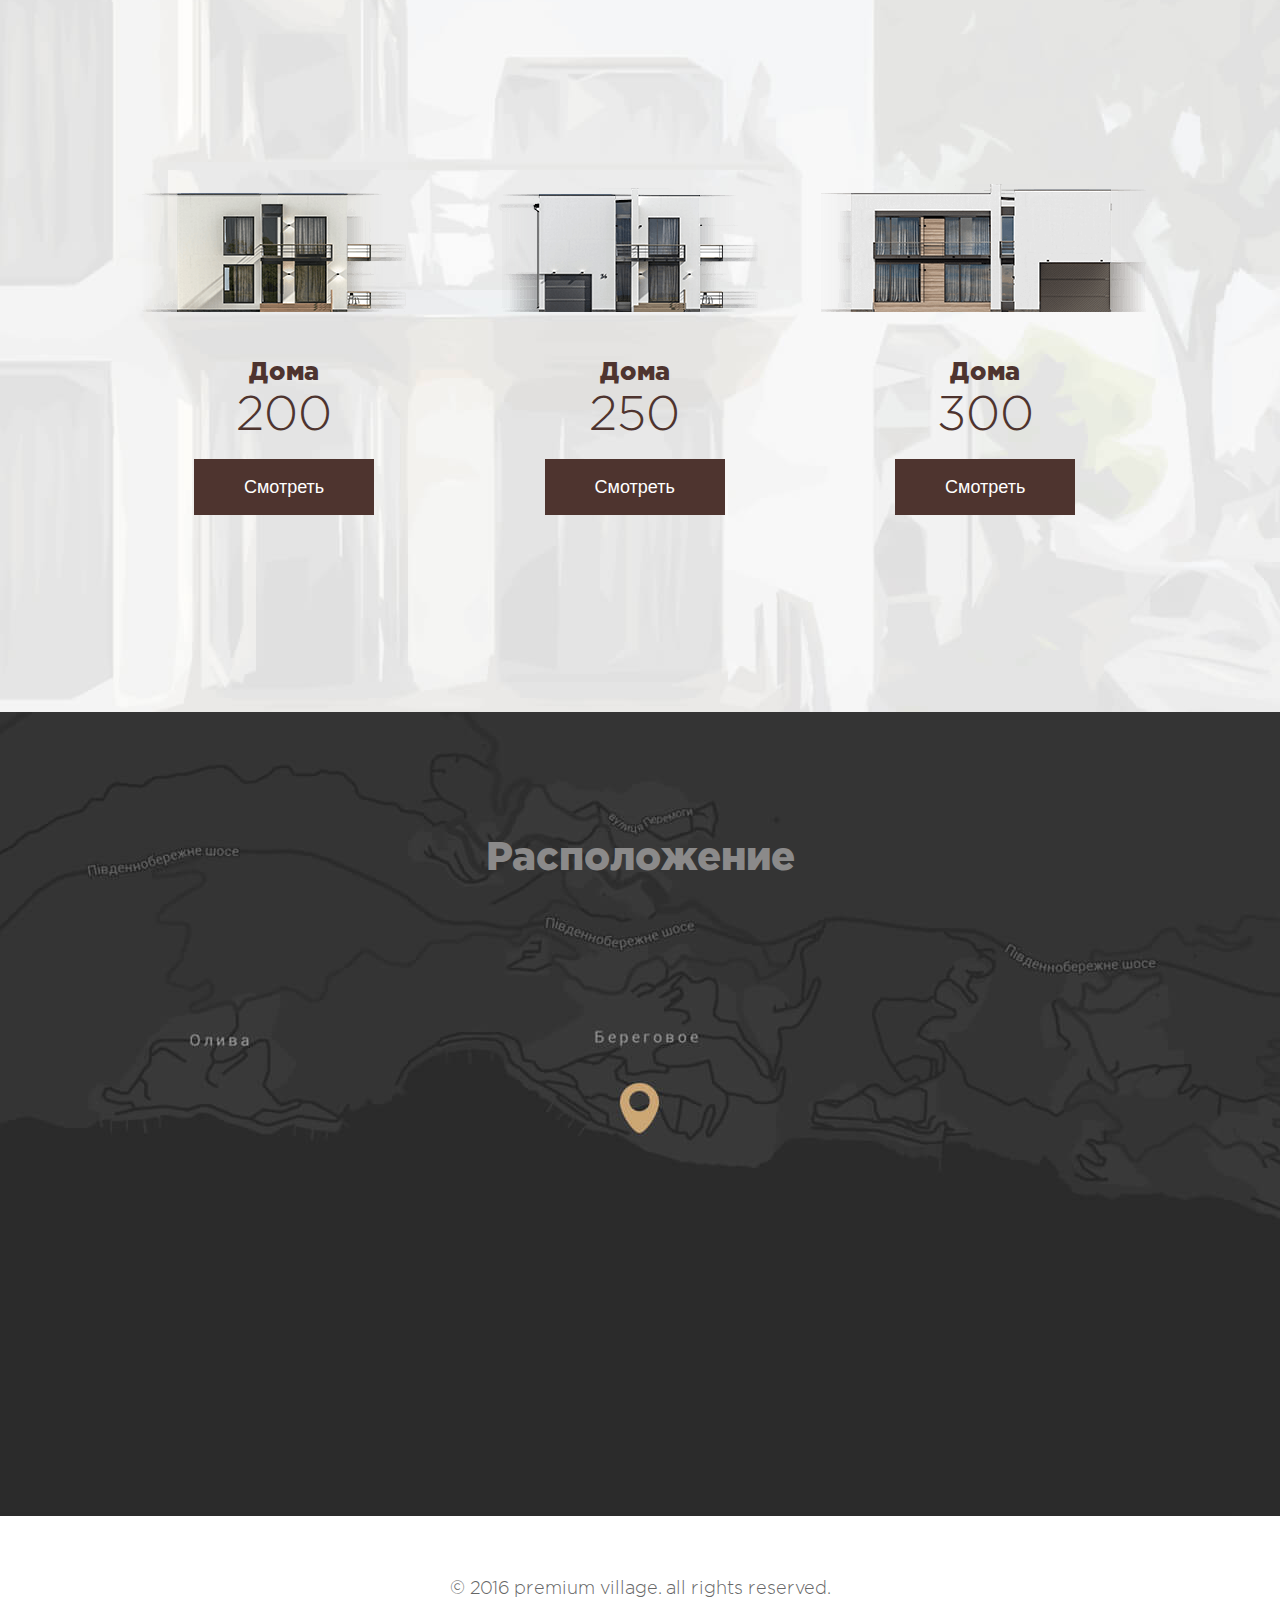
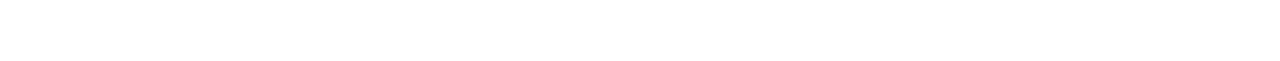
==== commit a72f4097: "some pravki" ====
--- a/index.html
+++ b/index.html
@@ -26,7 +26,7 @@
 			<form action="" class="form1">
 				<div class="form-title">
 					<b>связь с нами</b>
-					<span>Остались вопросы?</span>
+					<span class="dontDeleteMe">Остались вопросы?</span>
 				</div>
 				<input type="text" placeholder="Ваше имя"/>
 				<input type="email" placeholder="Ваша почта"/>
--- a/css/style.css
+++ b/css/style.css
@@ -10,6 +10,9 @@
 	font-family: 'GothamProLight';
 	src: url(../fonts/gothamprolight.ttf);
 }
+
+.main{overflow:hidden;}
+
 html { margin:0; padding:0;}
 body { margin:0; padding:0; color:#666; font:normal 18px/28px Helvetice, Arial, sans-serif; background:#fff;}
 .clear { clear:both;}
--- a/css/dev_1.css
+++ b/css/dev_1.css
@@ -24,7 +24,11 @@
 .page1{height: 1080px;}
 .wrap_sce1_1{height: 517px;}
 .btn-group{margin: 25px auto;}
-
+.sce1_1{outline: none;border:2px solid #966a39;border-bottom: none;}
+.page1 .sce1_1{overflow: hidden;}
+section.page1 p span{background: rgba(222, 230, 229, 0.35);}
+section.page1 p span:after{content: '';position: absolute;top: 16px;width: 156px;height: 2px;background-color: #966a39;left: 100%;}
+section.page1 p span:before{content: '';position: absolute;top: 16px;width: 161px;height: 2px;background-color: #966a39;right: 100%;}
 /*page2*/
 .page2_1{margin: 182px auto 102px;}
 .page2 .wrap_icon{width: 61%;margin: 138px auto;}
@@ -44,7 +48,7 @@
 /*modal*/
 .modal-backdrop.in{opacity: .9;}
 .modal-backdrop{top: 79px;background-color: rgba(62,39,35, .98);}
-#modal-call-form .modal-dialog{margin-top: 215px;}
+#modal-call-form .modal-dialog{margin-top: 80px;}
 #modal-call-form .form-title{margin-bottom: 45px;}
 #modal-call-form form{display: -webkit-flex;display: -moz-flex;display: -ms-flex;display: -o-flex;display: flex;-webkit-flex-direction: column;-moz-flex-direction: column;-ms-flex-direction: column;-o-flex-direction: column;flex-direction: column;-ms-align-items: center;align-items: center;}
 #modal-call-form .form-title b{font-family: 'GothamProBlack';color: white;font-size: 30px;text-align: center;display: block;}
@@ -61,7 +65,7 @@
 body.modal-open .hidden-menu-ticker ~ .btn-menu span.second{opacity: 0;}
 body.modal-open .hidden-menu-ticker ~ .btn-menu span.third{transform: rotate(-45deg);top: -6px;left: -2px;}
 
-
+.modal{top: 79px;}
 
 
 @media screen and (max-width: 1920px){
@@ -113,10 +117,14 @@
     /*page1*/
     section.page1 .sce1_2 p{font-size: 46px;}
     section.page1 .sce1_2 p span{font-size: 35px;line-height: 1.3;}
-    .sce1_1{}
     .wrap_sce1_1{padding: 0 20px;}
     .page1 .wrapp-btn-group{padding: 0 20px}
     .sce1_2{padding: 0 10px}
+
+    .sce1_1{border-bottom: 2px solid #966a39;}
+    section.page1 p span{background: rgb(213, 213, 213);}
+    section.page1 p span:after{display: none;}
+    section.page1 p span:before{display: none;}
 
 
     /**page2*/
@@ -154,7 +162,7 @@
 
     .page3 .carousel-caption .wrapp-btn-group .btn-group button:first-child{margin-top: 0;}
 
-    #modal-call-form .modal-dialog {margin-top: 142px;}
+    #modal-call-form .modal-dialog {margin-top: 40px;}
 }
 @media screen and (max-width: 390px){
     /*page1*/
--- a/css/dev_4.css
+++ b/css/dev_4.css
@@ -8,10 +8,10 @@
     .page6_1 .page6_2 span{max-width:665px;width:100%;display: block;margin:0 auto;position:relative;left:-14px;line-height:1.25;}
 
     .page6_1 .wrap_icon{max-width:1035px;width: 100%;margin: 0 auto;position:relative;left:-7px;display: flex;justify-content: space-between;-ms-align-items: flex-start;align-items: flex-start;}
-    .page2_icon1, .page2_icon2, .page2_icon3{margin:0 auto;}
-    .page2_icon1 a, .page2_icon2 a, .page2_icon3 a{display: block;}
-    .page2_icon1 p, .page2_icon2 p, .page2_icon3 p{font-size: 25px;font-family: 'GothamProBlack', sans-serif;padding-top:0;padding-bottom:12px;}
-    .page2_icon1 .btn_page4{font-family: 'GothamPro', sans-serif;}
+    .page6 .page2_icon1, .page6 .page2_icon2, .page2_icon3{margin:0 auto;}
+    .page6 .page2_icon1 a, .page6 .page2_icon2 a, .page6 .page2_icon3 a{display: block;}
+    .page6 .page2_icon1 p, .page6 .page2_icon2 p, .page6 .page2_icon3 p{font-size: 25px;font-family: 'GothamProBlack', sans-serif;padding-top:0;padding-bottom:12px;}
+    .page6 .page2_icon1 .btn_page4{font-family: 'GothamPro', sans-serif;}
 
 /* /page6 */
 
@@ -20,7 +20,7 @@
     .page7 .block1{justify-content: space-between;-ms-align-items: flex-start;align-items: stretch;}
     .page7 .block1 .block_1_1{width:49.4%;position:relative;overflow: hidden;}
     .page7 .block1 .block_1_1 img{max-width:none;display: block;min-width:100%;min-height:100%;position:absolute;left:50%;top:50%;transform:translate(-50%, -50%);}
-    .page7 .block1 .block_1_2{width:50.6%;padding:128px 60px 0 54px;min-height: 803px;}
+    .page7 .block1 .block_1_2{width:50.6%;padding:128px 60px 0 54px;min-height: 803px;padding-bottom: 25px;}
     .page7 .block1 .block_1_2 .title{width:60.9%;padding:27px 30px 25px 36px;font-family: 'GothamProBlack', sans-serif;font-size: 24px;height:auto;}
     .page7 .block1 .block_1_2 .title.reverse{right:auto;left:0;text-align: right;}
     .page7 .block1 .block_1_2 .title sup{font-size: 16px;}
@@ -31,11 +31,11 @@
     .btn_page7 span{left:-5px;top:2px;}
 
     .page7 .resize{margin-top:-3px;}
-    .page7 .resize .block2{display: flex;justify-content: space-between;align-items: strech;}
+    .page7 .resize .block2{display: flex;justify-content: space-between;align-items: stretch;}
     .page7 .resize .block2 .block_2_1, .page7 .resize .block2 .block_2_2{max-width:none;}
     .page7 .resize .block2 .block_2_1{width:49.4%;display: flex;flex-direction:column;justify-content: space-around;align-items: center;}
     .page7 .resize .block2 .block_2_1 .block_2_1_img{text-align: center;}
-    .page7 .resize .block2 .block_2_2{width:50.6%;position: relative;}
+    .page7 .resize .block2 .block_2_2{width:50.6%;position: relative;overflow: hidden;}
     .page7 .resize .block2{background-color: #f5f5f5;}
     .page7 .resize .wrap_block2{width:auto;}
     .page7 .resize .wrap_block2 .btn_block2{position:relative;left:12px;}
@@ -46,7 +46,7 @@
     .page7 .resize .block2 .block_2_2 .lSPager li.active a{border-color:#fff;}
     .page7 .resize .block2 .block_2_2 .lSPager a{display: inline-block;border:1px solid transparent;}
 
-    .page7 .resize .block2 .block_2_2 .lSAction{bottom:95px;position: absolute;width:100%;left:0;}
+    .page7 .resize .block2 .block_2_2 .lSAction{bottom:13%;position: absolute;width:100%;left:0;}
     .page7 .resize .block2 .block_2_2 .lSAction>a{background-image:none;width:15px;height:29px;opacity:1;top:auto;}
     .page7 .resize .block2 .block_2_2 .lSAction>a:before, .page7 .resize .block2 .block_2_2 .lSAction>a:after{content:'';display:block;position:absolute;width:20px;height:1px;background-color: #fff;left:0;top:50%;}
 
@@ -61,4 +61,51 @@
     .page7 .resize .block2 .block_2_2 .lSAction>a.lSNext:before{transform:rotate(45deg);}
     .page7 .resize .block2 .block_2_2 .lSAction>a.lSNext:after{transform:rotate(-45deg);}
 
+    @media screen and (max-width:1200px){
+
+        .page7 .block1, .page7 .block2{display: flex;}
+        .page7 .block1 .block_1_2{position:static;}
+
+    }
+
+    @media screen and (max-width:1024px){
+
+        .btn_page7{background-image:url(../img/icon-people.png);}
+
+    }
+
+    @media screen and (max-width:992px){
+
+        .page6_1{margin-top: 110px;}
+        .page6_1 .page6_2{margin:0 auto 40px auto;width: calc(100% - 20px);}
+        .page6_1 .page6_2 img{max-width:125px;}
+        .page6_1 .page6_2 p{margin-bottom:30px;}
+
+        .page6_1 .wrap_icon{justify-content: space-around;flex-wrap:wrap;margin-bottom: 20px;}
+        .page2_icon1, .page2_icon2{width:50%;margin-bottom: 20px;}
+        .page2_icon1 img, .page2_icon2 img, .page2_icon3 img{margin-bottom: 0;}
+
+        .page7 .block1, .page7 .resize .block2{display: block;}
+        .page7 .block1 .block_1_1, .page7 .block1 .block_1_2{width: 100%;}
+        .page7 .block1 .block_1_1{display:none;}
+        .page7 .block1 .block_1_2{padding: 0px 0px 20px 0px;float: none;}
+        .page7 .block1 .block_1_2 .title, .page7 .block1 .block_1_2 .title.reverse{width: 100%;position: static;text-align: center;margin:0 0px 20px 0px;}
+        .page7 .block1 .block_1_2 .block7_content{margin:0 auto;}
+
+        .btn_page7{max-width:280px;width:100%;margin:0 auto 20px auto;display:block;}
+
+        .page7 .resize .block2 .block_2_1, .page7 .resize .block2 .block_2_2{width:100%;float: none;}
+        .page7 .resize .wrap_block2{padding:20px 0 20px 0;}
+
+    }
+
+    @media screen and (max-width:666px){
+
+        .page6_1 .page6_2 p{margin-left:0;}
+        .page6_1 .page6_2 span{left:0;}
+
+        .page2_icon1, .page2_icon2{width: 100%;}
+
+    }
+
 /* /page7 */